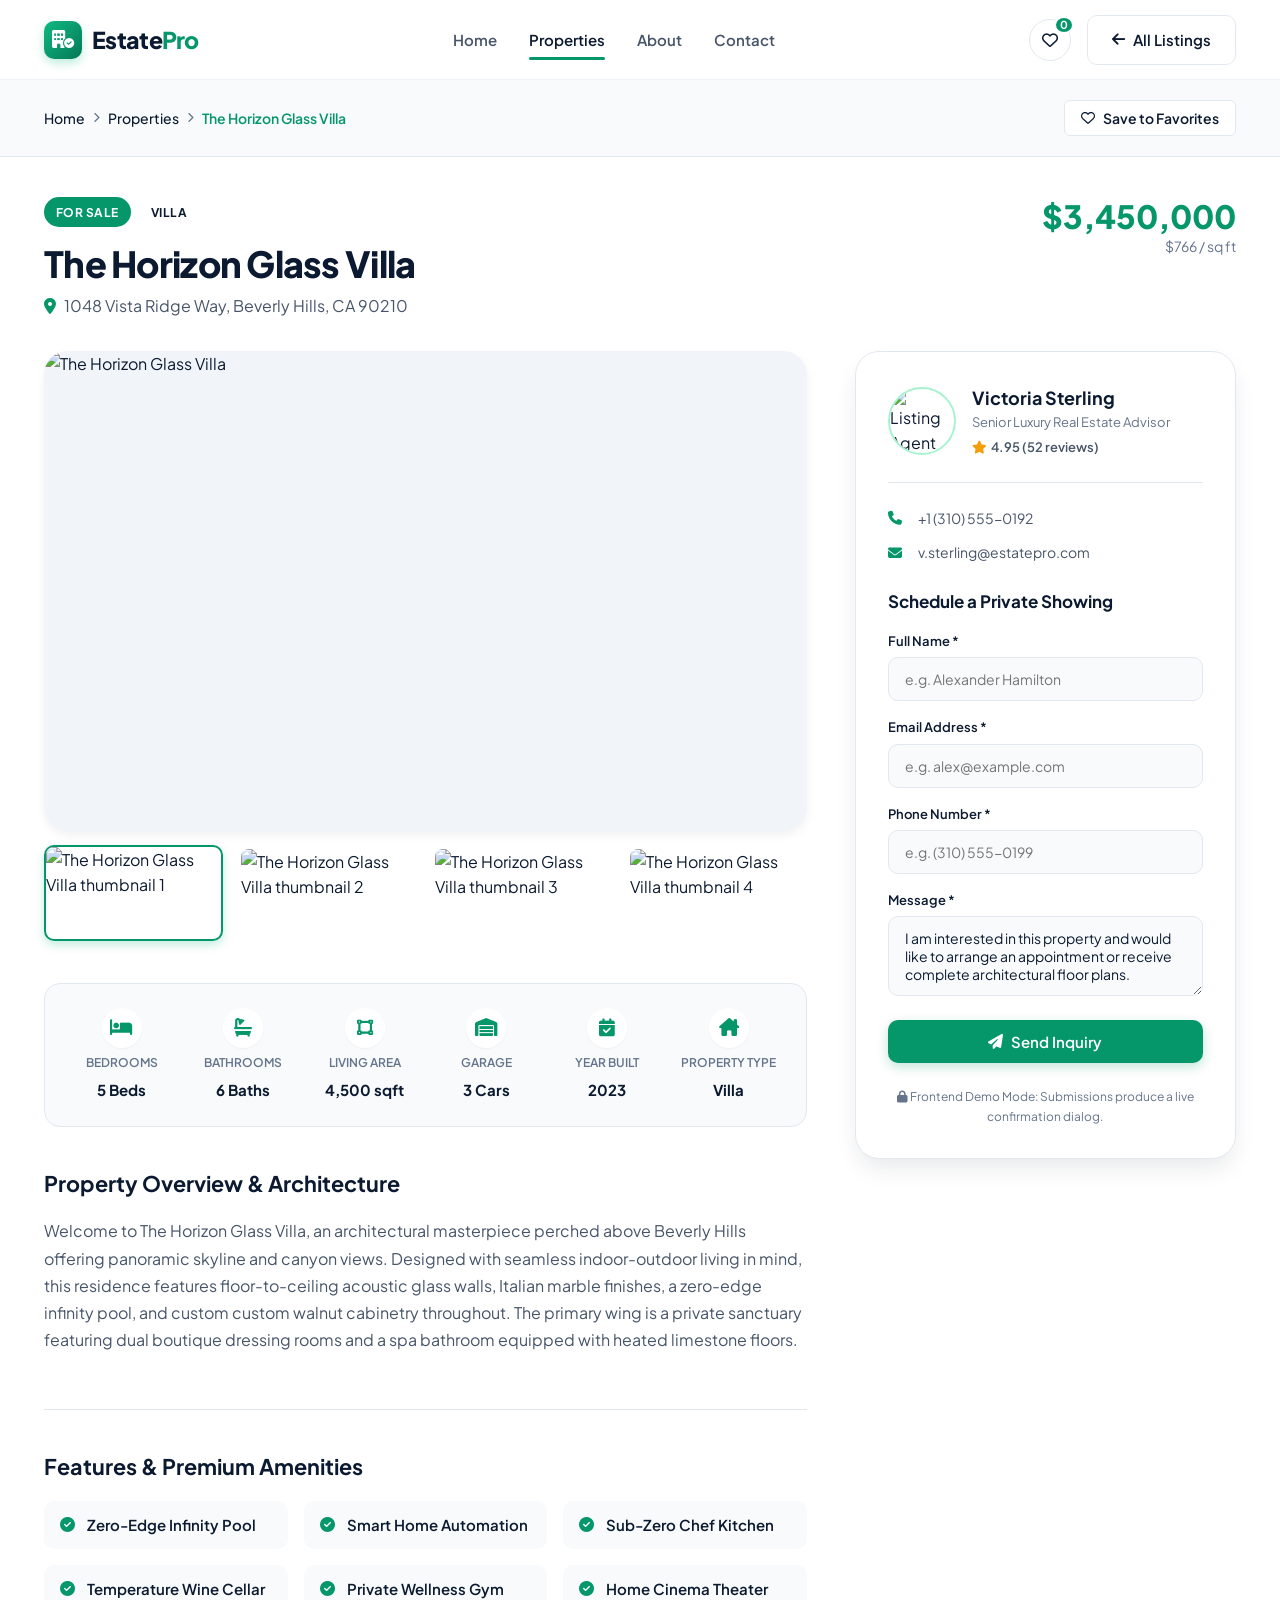
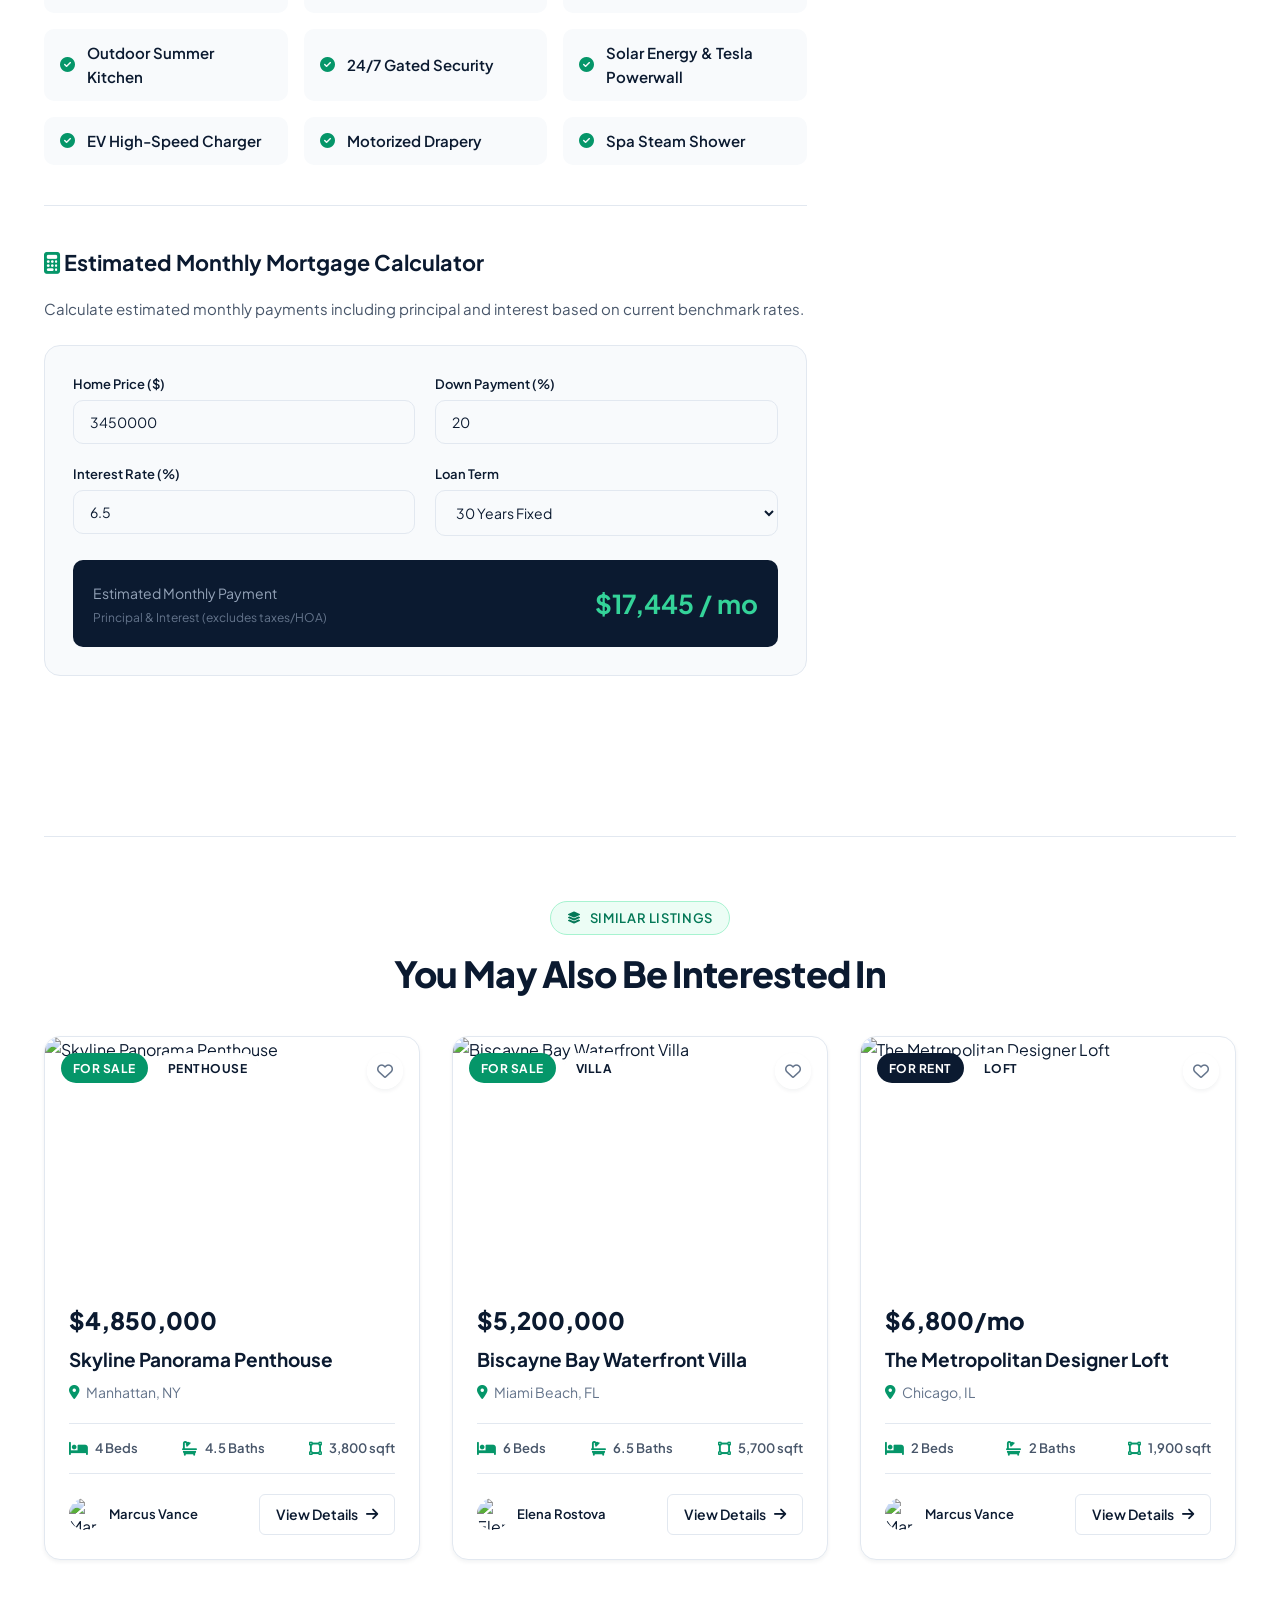
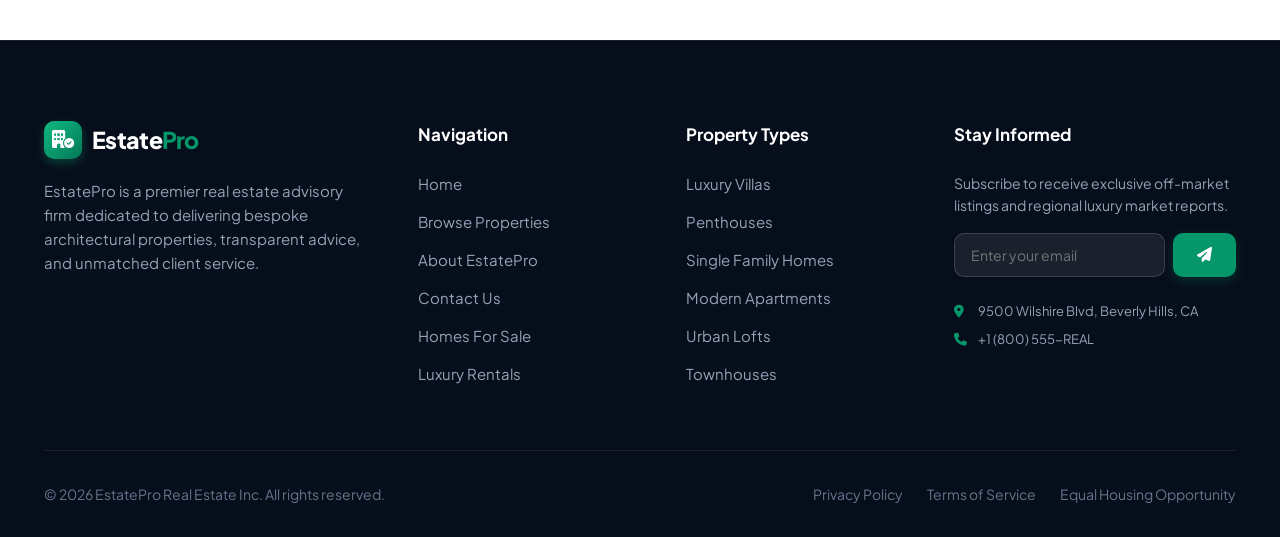
==== property-details.html @ 99e07c56 "first commit" ====
<!DOCTYPE html>
<html lang="en">
<head>
  <meta charset="UTF-8">
  <meta name="viewport" content="width=device-width, initial-scale=1.0">
  <title>Property Details — EstatePro Luxury Real Estate</title>
  <meta name="description" content="Explore property specifications, high-definition photo gallery, amenities, and schedule an exclusive private showing.">
  
  <!-- Google Fonts: Plus Jakarta Sans -->
  <link rel="preconnect" href="https://fonts.googleapis.com">
  <link rel="preconnect" href="https://fonts.gstatic.com" crossorigin>
  <link href="https://fonts.googleapis.com/css2?family=Plus+Jakarta+Sans:wght@400;500;600;700;800&display=swap" rel="stylesheet">
  
  <!-- Font Awesome 6 Icons -->
  <link rel="stylesheet" href="https://cdnjs.cloudflare.com/ajax/libs/font-awesome/6.5.1/css/all.min.css">
  
  <!-- Custom Stylesheet -->
  <link rel="stylesheet" href="assets/css/style.css">
</head>
<body>

  <!-- ================= HEADER & NAVBAR ================= -->
  <header class="header">
    <div class="container navbar">
      <a href="index.html" class="logo">
        <div class="logo-icon"><i class="fa-solid fa-building-circle-check"></i></div>
        <span>Estate<span class="logo-dot">Pro</span></span>
      </a>

      <nav class="nav-menu">
        <a href="index.html" class="nav-link">Home</a>
        <a href="properties.html" class="nav-link active">Properties</a>
        <a href="about.html" class="nav-link">About</a>
        <a href="contact.html" class="nav-link">Contact</a>
      </nav>

      <div class="nav-actions">
        <button type="button" class="btn-favorites" title="View Saved Properties">
          <i class="fa-regular fa-heart"></i>
          <span class="fav-badge" id="favCountBadge">0</span>
        </button>
        <a href="properties.html" class="btn btn-outline">
          <i class="fa-solid fa-arrow-left"></i> All Listings
        </a>
        <button type="button" class="mobile-toggle" id="mobileToggle" aria-label="Open mobile menu">
          <i class="fa-solid fa-bars-staggered"></i>
        </button>
      </div>
    </div>
  </header>

  <!-- Mobile Drawer Menu -->
  <div class="mobile-nav-backdrop" id="mobileBackdrop"></div>
  <aside class="mobile-nav" id="mobileNav">
    <div class="mobile-nav-header">
      <div class="logo">
        <div class="logo-icon"><i class="fa-solid fa-building-circle-check"></i></div>
        <span>Estate<span class="logo-dot">Pro</span></span>
      </div>
      <button type="button" class="mobile-nav-close" id="mobileNavClose" aria-label="Close menu">
        <i class="fa-solid fa-xmark"></i>
      </button>
    </div>
    <div class="mobile-nav-links">
      <a href="index.html" class="mobile-nav-link">Home <i class="fa-solid fa-chevron-right"></i></a>
      <a href="properties.html" class="mobile-nav-link active">Properties <i class="fa-solid fa-chevron-right"></i></a>
      <a href="about.html" class="mobile-nav-link">About Us <i class="fa-solid fa-chevron-right"></i></a>
      <a href="contact.html" class="mobile-nav-link">Contact <i class="fa-solid fa-chevron-right"></i></a>
      <a href="#" class="mobile-nav-link" id="mobileFavTrigger">Saved Properties (<span class="fav-badge" style="position:static; display:inline-flex;">0</span>) <i class="fa-solid fa-heart"></i></a>
    </div>
    <div style="margin-top: auto; padding-top: 1.5rem; border-top: 1px solid var(--border-light);">
      <a href="contact.html" class="btn btn-primary" style="width: 100%; justify-content: center;">
        Schedule a Private Tour
      </a>
    </div>
  </aside>

  <!-- Favorites Slide-Over Drawer -->
  <div class="mobile-nav-backdrop" id="drawerBackdrop"></div>
  <div class="favorites-drawer" id="favoritesDrawer">
    <div class="drawer-header">
      <h3><i class="fa-solid fa-heart" style="color: var(--accent-primary);"></i> Saved Properties</h3>
      <button type="button" class="drawer-close" id="drawerClose" aria-label="Close saved properties">
        <i class="fa-solid fa-xmark"></i>
      </button>
    </div>
    <div class="drawer-body" id="favDrawerBody">
      <!-- Populated via JS -->
    </div>
  </div>

  <main id="propertyDetailsContainer">
    <!-- ================= BREADCRUMBS & TOP BAR ================= -->
    <div style="background-color: var(--bg-secondary); padding: 1.25rem 0; border-bottom: 1px solid var(--border-light);">
      <div class="container" style="display: flex; align-items: center; justify-content: space-between; flex-wrap: wrap; gap: 1rem;">
        <div class="breadcrumbs" style="margin-bottom: 0;">
          <a href="index.html">Home</a>
          <i class="fa-solid fa-chevron-right" style="font-size: 0.65rem;"></i>
          <a href="properties.html">Properties</a>
          <i class="fa-solid fa-chevron-right" style="font-size: 0.65rem;"></i>
          <span id="detailsBreadcrumbCurrent">Loading Property Details...</span>
        </div>
        <div style="display: flex; gap: 0.75rem;">
          <button type="button" class="btn btn-outline btn-sm" id="detailsFavBtn" title="Save this property">
            <i class="fa-regular fa-heart"></i> Save to Favorites
          </button>
        </div>
      </div>
    </div>

    <!-- ================= MAIN PROPERTY CONTENT ================= -->
    <section class="section" style="padding-top: 2.5rem;">
      <div class="container">
        
        <!-- Header Info (Title, Location, Price) -->
        <div class="details-header">
          <div class="details-title-row">
            <div>
              <div style="display: flex; gap: 0.5rem; margin-bottom: 0.5rem;">
                <span class="badge badge-sale" id="detailsStatusBadge">For Sale</span>
                <span class="badge badge-type" id="detailsTypeBadge">Villa</span>
              </div>
              <h1 class="details-title" id="detailsTitle">Modern Luxury Villa</h1>
              <div class="details-address" id="detailsAddress">
                <i class="fa-solid fa-location-dot"></i> <span>Beverly Hills, CA</span>
              </div>
            </div>
            <div class="details-price-box">
              <div class="details-price" id="detailsPrice">$3,450,000</div>
              <div class="details-price-sqft" id="detailsPriceSqft">$766 / sq ft</div>
            </div>
          </div>
        </div>

        <!-- 2-Column Layout: Main Details vs Agent Sidebar -->
        <div class="details-layout">
          <!-- Left Column -->
          <div class="details-main-content">
            
            <!-- Large Image Gallery with Clickable Thumbnails -->
            <div class="gallery-container">
              <div class="main-image-wrapper">
                <img src="https://images.unsplash.com/photo-1600596542815-ffad4c1539a9?auto=format&fit=crop&w=1200&q=80" alt="Main Property View" id="mainGalleryImg" class="main-gallery-image">
              </div>
              <div class="gallery-thumbnails" id="galleryThumbs">
                <!-- Clickable thumbnails populated dynamically via JS -->
              </div>
            </div>

            <!-- Key Specifications Overview Bar -->
            <div class="overview-grid">
              <div class="overview-item">
                <div class="overview-icon"><i class="fa-solid fa-bed"></i></div>
                <span>Bedrooms</span>
                <strong id="specBeds">5 Beds</strong>
              </div>
              <div class="overview-item">
                <div class="overview-icon"><i class="fa-solid fa-bath"></i></div>
                <span>Bathrooms</span>
                <strong id="specBaths">6 Baths</strong>
              </div>
              <div class="overview-item">
                <div class="overview-icon"><i class="fa-solid fa-vector-square"></i></div>
                <span>Living Area</span>
                <strong id="specArea">4,500 sqft</strong>
              </div>
              <div class="overview-item">
                <div class="overview-icon"><i class="fa-solid fa-warehouse"></i></div>
                <span>Garage</span>
                <strong id="specGarage">3 Cars</strong>
              </div>
              <div class="overview-item">
                <div class="overview-icon"><i class="fa-solid fa-calendar-check"></i></div>
                <span>Year Built</span>
                <strong id="specYear">2023</strong>
              </div>
              <div class="overview-item">
                <div class="overview-icon"><i class="fa-solid fa-house-chimney"></i></div>
                <span>Property Type</span>
                <strong id="specType">Villa</strong>
              </div>
            </div>

            <!-- Property Description -->
            <div class="details-section">
              <h2 class="details-section-title">Property Overview & Architecture</h2>
              <p class="details-description-text" id="detailsDescription">
                A pristine contemporary residence created for those who cherish architectural elegance and effortless California indoor-outdoor living. Featuring custom Italian finishes, soaring ceilings, acoustic glass walls, and a master suite retreat.
              </p>
            </div>

            <!-- Amenities & Features Checklist -->
            <div class="details-section">
              <h2 class="details-section-title">Features & Premium Amenities</h2>
              <div class="amenities-grid" id="detailsAmenities">
                <!-- Populated via JS -->
              </div>
            </div>

            <!-- Interactive Mortgage Calculator Widget -->
            <div class="details-section" style="border-bottom: none;">
              <h2 class="details-section-title">
                <i class="fa-solid fa-calculator" style="color: var(--accent-primary);"></i> Estimated Monthly Mortgage Calculator
              </h2>
              <p style="color: var(--text-secondary); font-size: 0.9375rem; margin-bottom: 1.25rem;">
                Calculate estimated monthly payments including principal and interest based on current benchmark rates.
              </p>
              
              <div class="calc-card">
                <div class="calc-grid">
                  <div class="form-group">
                    <label for="calcHomePrice">Home Price ($)</label>
                    <input type="number" id="calcHomePrice" class="form-input" value="3450000" step="10000">
                  </div>
                  <div class="form-group">
                    <label for="calcDownPayment">Down Payment (%)</label>
                    <input type="number" id="calcDownPayment" class="form-input" value="20" min="0" max="100">
                  </div>
                  <div class="form-group">
                    <label for="calcInterestRate">Interest Rate (%)</label>
                    <input type="number" id="calcInterestRate" class="form-input" value="6.5" step="0.1">
                  </div>
                  <div class="form-group">
                    <label for="calcLoanTerm">Loan Term</label>
                    <select id="calcLoanTerm" class="form-input">
                      <option value="30">30 Years Fixed</option>
                      <option value="15">15 Years Fixed</option>
                      <option value="20">20 Years Fixed</option>
                    </select>
                  </div>
                </div>

                <div class="calc-result-box">
                  <div>
                    <span>Estimated Monthly Payment</span>
                    <p style="font-size: 0.75rem; color: #64748b; margin-top: 2px;">Principal & Interest (excludes taxes/HOA)</p>
                  </div>
                  <strong id="calcMonthlyPayment">$17,445 / mo</strong>
                </div>
              </div>
            </div>

          </div>

          <!-- Right Column: Sticky Agent Card & Contact Form -->
          <aside class="details-sidebar">
            <div class="agent-card">
              <!-- Agent Profile Meta -->
              <div class="agent-profile">
                <img src="https://images.unsplash.com/photo-1573496359142-b8d87734a5a2?auto=format&fit=crop&w=400&q=80" alt="Listing Agent" id="agentAvatar" class="agent-avatar">
                <div class="agent-meta">
                  <h4 id="agentName">Victoria Sterling</h4>
                  <p id="agentRole">Senior Luxury Real Estate Advisor</p>
                  <div class="agent-rating" id="agentRating">
                    <i class="fa-solid fa-star"></i> <span>4.95 (52 reviews)</span>
                  </div>
                </div>
              </div>

              <!-- Direct Contact Methods -->
              <div class="agent-contact-methods">
                <div class="contact-method-item">
                  <i class="fa-solid fa-phone"></i>
                  <a href="tel:+13105550192" id="agentPhone">+1 (310) 555-0192</a>
                </div>
                <div class="contact-method-item">
                  <i class="fa-solid fa-envelope"></i>
                  <a href="mailto:v.sterling@estatepro.com" id="agentEmail">v.sterling@estatepro.com</a>
                </div>
              </div>

              <!-- Contact Agent Form -->
              <h4 style="font-size: 1.0625rem; font-weight: 700; color: var(--navy-900); margin-bottom: 1rem;">
                Schedule a Private Showing
              </h4>

              <form id="contactAgentForm" class="agent-form" novalidate>
                <!-- Client Name -->
                <div class="form-group">
                  <label for="agentClientName">Full Name *</label>
                  <input type="text" id="agentClientName" class="form-input" placeholder="e.g. Alexander Hamilton">
                  <span class="error-message" id="nameError">Please enter your full name (at least 2 characters).</span>
                </div>

                <!-- Client Email -->
                <div class="form-group">
                  <label for="agentClientEmail">Email Address *</label>
                  <input type="email" id="agentClientEmail" class="form-input" placeholder="e.g. alex@example.com">
                  <span class="error-message" id="emailError">Please enter a valid email address.</span>
                </div>

                <!-- Client Phone -->
                <div class="form-group">
                  <label for="agentClientPhone">Phone Number *</label>
                  <input type="tel" id="agentClientPhone" class="form-input" placeholder="e.g. (310) 555-0199">
                  <span class="error-message" id="phoneError">Please enter a valid phone number.</span>
                </div>

                <!-- Message -->
                <div class="form-group">
                  <label for="agentClientMessage">Message *</label>
                  <textarea id="agentClientMessage" class="form-textarea" rows="3" placeholder="I would like to schedule a private viewing of this property...">I am interested in this property and would like to arrange an appointment or receive complete architectural floor plans.</textarea>
                  <span class="error-message" id="messageError">Please provide a message with at least 6 characters.</span>
                </div>

                <button type="submit" class="btn btn-primary" style="width: 100%; margin-top: 0.5rem;">
                  <i class="fa-solid fa-paper-plane"></i> Send Inquiry
                </button>

                <p style="font-size: 0.75rem; color: var(--text-muted); text-align: center; margin-top: 0.5rem;">
                  <i class="fa-solid fa-lock"></i> Frontend Demo Mode: Submissions produce a live confirmation dialog.
                </p>
              </form>
            </div>
          </aside>
        </div>

        <!-- ================= SIMILAR PROPERTIES SECTION ================= -->
        <div style="margin-top: 5rem; padding-top: 4rem; border-top: 1px solid var(--border-light);">
          <div class="section-header" style="margin-bottom: 2.5rem;">
            <div class="section-badge"><i class="fa-solid fa-layer-group"></i> Similar Listings</div>
            <h2 class="section-title">You May Also Be Interested In</h2>
          </div>
          <div class="properties-grid" id="similarPropertiesGrid">
            <!-- Populated via JS -->
          </div>
        </div>

      </div>
    </section>
  </main>

  <!-- ================= FOOTER ================= -->
  <footer class="footer">
    <div class="container">
      <div class="footer-grid">
        <div class="footer-brand">
          <a href="index.html" class="logo">
            <div class="logo-icon"><i class="fa-solid fa-building-circle-check"></i></div>
            <span>Estate<span class="logo-dot">Pro</span></span>
          </a>
          <p class="footer-bio">
            EstatePro is a premier real estate advisory firm dedicated to delivering bespoke architectural properties, transparent advice, and unmatched client service.
          </p>
        </div>

        <div class="footer-col">
          <h4>Navigation</h4>
          <div class="footer-links">
            <a href="index.html">Home</a>
            <a href="properties.html">Browse Properties</a>
            <a href="about.html">About EstatePro</a>
            <a href="contact.html">Contact Us</a>
            <a href="properties.html?status=For+Sale">Homes For Sale</a>
            <a href="properties.html?status=For+Rent">Luxury Rentals</a>
          </div>
        </div>

        <div class="footer-col">
          <h4>Property Types</h4>
          <div class="footer-links">
            <a href="properties.html?type=Villa">Luxury Villas</a>
            <a href="properties.html?type=Penthouse">Penthouses</a>
            <a href="properties.html?type=House">Single Family Homes</a>
            <a href="properties.html?type=Apartment">Modern Apartments</a>
            <a href="properties.html?type=Loft">Urban Lofts</a>
            <a href="properties.html?type=Townhouse">Townhouses</a>
          </div>
        </div>

        <div class="footer-col">
          <h4>Stay Informed</h4>
          <p class="newsletter-text">Subscribe to receive exclusive off-market listings and regional luxury market reports.</p>
          <form class="newsletter-form">
            <input type="email" placeholder="Enter your email" class="newsletter-input" required>
            <button type="submit" class="btn btn-primary" aria-label="Subscribe">
              <i class="fa-solid fa-paper-plane"></i>
            </button>
          </form>
          <div style="margin-top: 1.5rem; font-size: 0.8125rem; color: #94a3b8; display: flex; flex-direction: column; gap: 0.5rem;">
            <a href="contact.html" style="color: inherit; display: flex; align-items: center; gap: 0.5rem;">
              <i class="fa-solid fa-location-dot" style="color: var(--accent-primary); width: 16px;"></i>
              <span>9500 Wilshire Blvd, Beverly Hills, CA</span>
            </a>
            <a href="tel:+18005557325" style="color: inherit; display: flex; align-items: center; gap: 0.5rem;">
              <i class="fa-solid fa-phone" style="color: var(--accent-primary); width: 16px;"></i>
              <span>+1 (800) 555-REAL</span>
            </a>
          </div>
        </div>
      </div>

      <div class="footer-bottom">
        <p>&copy; 2026 EstatePro Real Estate Inc. All rights reserved.</p>
        <div style="display: flex; gap: 1.5rem;">
          <a href="privacy-policy.html" style="color: inherit;">Privacy Policy</a>
          <a href="terms-of-service.html" style="color: inherit;">Terms of Service</a>
          <a href="terms-of-service.html#equal-housing" style="color: inherit;">Equal Housing Opportunity</a>
        </div>
      </div>
    </div>
  </footer>

  <!-- Main JavaScript File -->
  <script src="assets/js/main.js"></script>
</body>
</html>
---- assets/css/style.css ----
/* ==========================================================================
   EstatePro - Modern Real Estate Website Stylesheet
   Color Palette: White background, Dark Navy text, Tasteful Green accents
   ========================================================================== */

/* --- CSS Variables & Design Tokens --- */
:root {
  /* Colors */
  --bg-primary: #ffffff;
  --bg-secondary: #f8fafc;
  --bg-tertiary: #f1f5f9;
  --bg-card: #ffffff;
  
  --navy-950: #070e1b;
  --navy-900: #0b1a30;
  --navy-800: #102444;
  --navy-700: #1e3a5f;
  --navy-600: #334155;
  --text-primary: #0b1a30;
  --text-secondary: #475569;
  --text-muted: #64748b;
  --text-light: #94a3b8;
  
  /* Tasteful Green Accent System */
  --emerald-600: #059669;
  --emerald-500: #10b981;
  --emerald-700: #047857;
  --emerald-800: #065f46;
  --emerald-50: #ecfdf5;
  --emerald-100: #d1fae5;
  --emerald-200: #a7f3d0;
  
  --accent-primary: var(--emerald-600);
  --accent-hover: var(--emerald-700);
  --accent-light: var(--emerald-50);
  --accent-border: var(--emerald-200);

  /* Borders & Shadows */
  --border-light: #e2e8f0;
  --border-subtle: #edf2f7;
  --border-focus: #10b981;
  
  --shadow-xs: 0 1px 2px 0 rgba(11, 26, 48, 0.04);
  --shadow-sm: 0 2px 4px 0 rgba(11, 26, 48, 0.06);
  --shadow-md: 0 4px 12px -2px rgba(11, 26, 48, 0.08);
  --shadow-lg: 0 12px 24px -4px rgba(11, 26, 48, 0.1);
  --shadow-xl: 0 20px 32px -6px rgba(11, 26, 48, 0.12);
  --shadow-hover: 0 16px 32px -4px rgba(5, 150, 105, 0.15);

  /* Typography */
  --font-main: 'Plus Jakarta Sans', system-ui, -apple-system, BlinkMacSystemFont, 'Segoe UI', Roboto, sans-serif;
  
  /* Border Radii */
  --radius-sm: 6px;
  --radius-md: 10px;
  --radius-lg: 16px;
  --radius-xl: 24px;
  --radius-full: 9999px;

  /* Transitions */
  --transition-fast: 150ms ease;
  --transition-normal: 250ms ease;
  --transition-slow: 400ms cubic-bezier(0.16, 1, 0.3, 1);
  
  /* Layout */
  --container-max: 1240px;
  --header-height: 80px;
}

/* --- Global Reset & Base Styles --- */
*, *::before, *::after {
  box-sizing: border-box;
  margin: 0;
  padding: 0;
}

html {
  font-size: 16px;
  scroll-behavior: smooth;
  -webkit-font-smoothing: antialiased;
  -moz-osx-font-smoothing: grayscale;
}

body {
  font-family: var(--font-main);
  background-color: var(--bg-primary);
  color: var(--text-primary);
  line-height: 1.6;
  min-height: 100vh;
  display: flex;
  flex-direction: column;
  overflow-x: hidden;
}

img {
  max-width: 100%;
  height: auto;
  display: block;
}

a {
  color: inherit;
  text-decoration: none;
  transition: color var(--transition-fast);
}

button, input, select, textarea {
  font-family: inherit;
  font-size: inherit;
  color: inherit;
  outline: none;
  border: none;
}

button {
  cursor: pointer;
  background: none;
}

ul, ol {
  list-style: none;
}

/* --- Container & Layout Utilities --- */
.container {
  width: 100%;
  max-width: var(--container-max);
  margin-left: auto;
  margin-right: auto;
  padding-left: 1.5rem;
  padding-right: 1.5rem;
}

.section {
  padding: 5rem 0;
}

.section-secondary {
  background-color: var(--bg-secondary);
}

.section-navy {
  background-color: var(--navy-900);
  color: #ffffff;
}

.section-header {
  text-align: center;
  max-width: 680px;
  margin: 0 auto 3.5rem;
}

.section-badge {
  display: inline-flex;
  align-items: center;
  gap: 0.5rem;
  padding: 0.35rem 1rem;
  background-color: var(--emerald-50);
  color: var(--emerald-700);
  font-weight: 600;
  font-size: 0.8125rem;
  border-radius: var(--radius-full);
  border: 1px solid var(--accent-border);
  margin-bottom: 1rem;
  text-transform: uppercase;
  letter-spacing: 0.05em;
}

.section-badge i {
  font-size: 0.75rem;
}

.section-badge.badge-navy {
  background-color: rgba(255, 255, 255, 0.1);
  color: #a7f3d0;
  border-color: rgba(167, 243, 208, 0.2);
}

.section-title {
  font-size: 2.25rem;
  font-weight: 800;
  color: var(--navy-900);
  line-height: 1.25;
  margin-bottom: 1rem;
  letter-spacing: -0.02em;
}

.section-navy .section-title {
  color: #ffffff;
}

.section-subtitle {
  font-size: 1.0625rem;
  color: var(--text-secondary);
  line-height: 1.6;
}

.section-navy .section-subtitle {
  color: #94a3b8;
}

/* --- Button Components --- */
.btn {
  display: inline-flex;
  align-items: center;
  justify-content: center;
  gap: 0.5rem;
  font-weight: 600;
  padding: 0.75rem 1.5rem;
  border-radius: var(--radius-md);
  transition: all var(--transition-normal);
  font-size: 0.9375rem;
  white-space: nowrap;
}

.btn-primary {
  background-color: var(--accent-primary);
  color: #ffffff;
  box-shadow: 0 4px 12px rgba(5, 150, 105, 0.25);
}

.btn-primary:hover {
  background-color: var(--accent-hover);
  box-shadow: 0 6px 18px rgba(5, 150, 105, 0.35);
  transform: translateY(-2px);
}

.btn-secondary {
  background-color: var(--navy-900);
  color: #ffffff;
}

.btn-secondary:hover {
  background-color: var(--navy-800);
  transform: translateY(-2px);
}

.btn-outline {
  border: 1.5px solid var(--border-light);
  background-color: #ffffff;
  color: var(--navy-900);
}

.btn-outline:hover {
  border-color: var(--accent-primary);
  color: var(--accent-primary);
  background-color: var(--emerald-50);
}

.btn-outline-white {
  border: 1.5px solid rgba(255, 255, 255, 0.3);
  background-color: transparent;
  color: #ffffff;
}

.btn-outline-white:hover {
  background-color: #ffffff;
  color: var(--navy-900);
  border-color: #ffffff;
}

.btn-sm {
  padding: 0.5rem 1rem;
  font-size: 0.875rem;
  border-radius: var(--radius-sm);
}

.btn-lg {
  padding: 0.95rem 2rem;
  font-size: 1.0625rem;
  border-radius: var(--radius-md);
}

.btn-icon {
  width: 42px;
  height: 42px;
  padding: 0;
  border-radius: 50%;
  display: inline-flex;
  align-items: center;
  justify-content: center;
}

/* --- Header & Navigation --- */
.header {
  position: sticky;
  top: 0;
  left: 0;
  width: 100%;
  background-color: rgba(255, 255, 255, 0.95);
  backdrop-filter: blur(12px);
  -webkit-backdrop-filter: blur(12px);
  z-index: 1000;
  border-bottom: 1px solid var(--border-subtle);
  transition: all var(--transition-normal);
  height: var(--header-height);
  display: flex;
  align-items: center;
}

.header.scrolled {
  box-shadow: var(--shadow-sm);
  background-color: rgba(255, 255, 255, 0.98);
}

.navbar {
  display: flex;
  align-items: center;
  justify-content: space-between;
  width: 100%;
}

.logo {
  display: flex;
  align-items: center;
  gap: 0.625rem;
  font-weight: 800;
  font-size: 1.45rem;
  color: var(--navy-900);
  letter-spacing: -0.03em;
}

.logo-icon {
  width: 38px;
  height: 38px;
  background: linear-gradient(135deg, var(--emerald-500), var(--emerald-700));
  border-radius: var(--radius-md);
  display: flex;
  align-items: center;
  justify-content: center;
  color: #ffffff;
  font-size: 1.125rem;
  box-shadow: 0 4px 10px rgba(16, 185, 129, 0.28);
}

.logo-dot {
  color: var(--accent-primary);
}

.nav-menu {
  display: flex;
  align-items: center;
  gap: 2rem;
}

.nav-link {
  font-weight: 600;
  font-size: 0.9375rem;
  color: var(--text-secondary);
  position: relative;
  padding: 0.5rem 0;
}

.nav-link:hover,
.nav-link.active {
  color: var(--navy-900);
}

.nav-link.active::after {
  content: '';
  position: absolute;
  bottom: 0;
  left: 0;
  width: 100%;
  height: 2.5px;
  background-color: var(--accent-primary);
  border-radius: 2px;
}

.nav-actions {
  display: flex;
  align-items: center;
  gap: 1rem;
}

.btn-favorites {
  position: relative;
  width: 42px;
  height: 42px;
  border-radius: 50%;
  border: 1px solid var(--border-light);
  display: flex;
  align-items: center;
  justify-content: center;
  color: var(--navy-900);
  background-color: #ffffff;
  transition: all var(--transition-fast);
}

.btn-favorites:hover {
  border-color: var(--accent-primary);
  color: var(--accent-primary);
  background-color: var(--emerald-50);
}

.fav-badge {
  position: absolute;
  top: -4px;
  right: -4px;
  background-color: var(--accent-primary);
  color: #ffffff;
  font-size: 0.6875rem;
  font-weight: 700;
  min-width: 18px;
  height: 18px;
  border-radius: 50%;
  display: flex;
  align-items: center;
  justify-content: center;
  padding: 0 4px;
  border: 2px solid #ffffff;
}

.mobile-toggle {
  display: none;
  font-size: 1.35rem;
  color: var(--navy-900);
  padding: 0.5rem;
  cursor: pointer;
}

/* Mobile Drawer */
.mobile-nav {
  position: fixed;
  top: 0;
  right: -100%;
  width: 82%;
  max-width: 360px;
  height: 100vh;
  background-color: #ffffff;
  z-index: 2000;
  box-shadow: var(--shadow-xl);
  display: flex;
  flex-direction: column;
  padding: 2rem 1.75rem;
  transition: right var(--transition-slow);
}

.mobile-nav.open {
  right: 0;
}

.mobile-nav-backdrop {
  position: fixed;
  inset: 0;
  background-color: rgba(11, 26, 48, 0.45);
  backdrop-filter: blur(4px);
  z-index: 1999;
  opacity: 0;
  visibility: hidden;
  transition: all var(--transition-normal);
}

.mobile-nav-backdrop.open {
  opacity: 1;
  visibility: visible;
}

.mobile-nav-header {
  display: flex;
  align-items: center;
  justify-content: space-between;
  margin-bottom: 2rem;
  padding-bottom: 1rem;
  border-bottom: 1px solid var(--border-light);
}

.mobile-nav-close {
  font-size: 1.5rem;
  color: var(--text-muted);
  cursor: pointer;
}

.mobile-nav-links {
  display: flex;
  flex-direction: column;
  gap: 1.25rem;
  margin-bottom: 2rem;
}

.mobile-nav-link {
  font-size: 1.0625rem;
  font-weight: 600;
  color: var(--navy-900);
  display: flex;
  align-items: center;
  justify-content: space-between;
}

.mobile-nav-link.active {
  color: var(--accent-primary);
}

/* --- Hero Section (Home) --- */
.hero {
  position: relative;
  background: linear-gradient(180deg, #f8fafc 0%, #ffffff 100%);
  padding: 4.5rem 0 5.5rem;
  overflow: hidden;
}

.hero::before {
  content: '';
  position: absolute;
  top: -120px;
  right: -120px;
  width: 500px;
  height: 500px;
  background: radial-gradient(circle, rgba(16, 185, 129, 0.08) 0%, rgba(255, 255, 255, 0) 70%);
  border-radius: 50%;
  pointer-events: none;
}

.hero-grid {
  display: grid;
  grid-template-columns: 1fr 1fr;
  align-items: center;
  gap: 3.5rem;
}

.hero-content {
  max-width: 580px;
}

.hero-tag {
  display: inline-flex;
  align-items: center;
  gap: 0.5rem;
  padding: 0.35rem 0.85rem;
  background-color: var(--emerald-50);
  border: 1px solid var(--accent-border);
  color: var(--emerald-700);
  border-radius: var(--radius-full);
  font-size: 0.8125rem;
  font-weight: 600;
  margin-bottom: 1.25rem;
}

.hero-title {
  font-size: 3.5rem;
  font-weight: 800;
  line-height: 1.12;
  color: var(--navy-900);
  letter-spacing: -0.03em;
  margin-bottom: 1.25rem;
}

.hero-title span {
  color: var(--accent-primary);
}

.hero-description {
  font-size: 1.125rem;
  color: var(--text-secondary);
  line-height: 1.65;
  margin-bottom: 2rem;
}

/* Hero Media Showcase */
.hero-visual {
  position: relative;
}

.hero-image-wrapper {
  position: relative;
  border-radius: var(--radius-xl);
  overflow: hidden;
  box-shadow: var(--shadow-xl);
}

.hero-image-wrapper img {
  width: 100%;
  height: 480px;
  object-fit: cover;
  transition: transform 0.6s ease;
}

.hero-image-wrapper:hover img {
  transform: scale(1.02);
}

/* Floating Stats Cards */
.hero-floating-card {
  position: absolute;
  background-color: #ffffff;
  padding: 1rem 1.25rem;
  border-radius: var(--radius-lg);
  box-shadow: var(--shadow-lg);
  display: flex;
  align-items: center;
  gap: 0.875rem;
  border: 1px solid rgba(226, 232, 240, 0.8);
  animation: float 4s ease-in-out infinite;
}

.hero-floating-card.card-bottom {
  bottom: -20px;
  left: -20px;
  animation-delay: 1.5s;
}

.hero-floating-card.card-top {
  top: 30px;
  right: -20px;
}

@keyframes float {
  0%, 100% { transform: translateY(0); }
  50% { transform: translateY(-8px); }
}

.floating-icon {
  width: 44px;
  height: 44px;
  border-radius: var(--radius-md);
  background-color: var(--emerald-50);
  color: var(--accent-primary);
  display: flex;
  align-items: center;
  justify-content: center;
  font-size: 1.25rem;
}

.floating-text h4 {
  font-size: 1rem;
  font-weight: 700;
  color: var(--navy-900);
}

.floating-text p {
  font-size: 0.75rem;
  color: var(--text-muted);
}

/* --- Search Bar Component --- */
.hero-search-container {
  margin-top: 2rem;
  background: #ffffff;
  padding: 1.25rem;
  border-radius: var(--radius-lg);
  box-shadow: var(--shadow-xl);
  border: 1px solid var(--border-light);
  position: relative;
  z-index: 10;
}

.search-tabs {
  display: flex;
  gap: 0.5rem;
  margin-bottom: 1.25rem;
  border-bottom: 1px solid var(--border-light);
  padding-bottom: 0.75rem;
}

.search-tab-btn {
  padding: 0.4rem 1.1rem;
  font-size: 0.875rem;
  font-weight: 600;
  border-radius: var(--radius-full);
  color: var(--text-secondary);
  transition: all var(--transition-fast);
}

.search-tab-btn.active {
  background-color: var(--accent-primary);
  color: #ffffff;
}

.search-form {
  display: grid;
  grid-template-columns: 1.2fr 1fr 1fr 1fr auto;
  gap: 1rem;
  align-items: center;
}

.search-field {
  display: flex;
  flex-direction: column;
  gap: 0.35rem;
  border-right: 1px solid var(--border-light);
  padding-right: 0.75rem;
}

.search-field:last-of-type {
  border-right: none;
}

.search-label {
  font-size: 0.75rem;
  font-weight: 700;
  text-transform: uppercase;
  color: var(--navy-900);
  letter-spacing: 0.05em;
  display: flex;
  align-items: center;
  gap: 0.35rem;
}

.search-label i {
  color: var(--accent-primary);
}

.search-input,
.search-select {
  width: 100%;
  font-size: 0.875rem;
  font-weight: 500;
  color: var(--navy-900);
  background: transparent;
  cursor: pointer;
}

.search-input::placeholder {
  color: var(--text-muted);
}

.search-btn {
  height: 48px;
  padding: 0 1.5rem;
  border-radius: var(--radius-md);
  background-color: var(--accent-primary);
  color: #ffffff;
  font-weight: 600;
  display: flex;
  align-items: center;
  gap: 0.5rem;
  transition: all var(--transition-normal);
}

.search-btn:hover {
  background-color: var(--accent-hover);
  transform: translateY(-2px);
}

/* --- Stats Bar --- */
.stats-bar {
  background-color: var(--navy-900);
  color: #ffffff;
  padding: 2.5rem 0;
}

.stats-grid {
  display: grid;
  grid-template-columns: repeat(4, 1fr);
  gap: 2rem;
  text-align: center;
}

.stat-item h3 {
  font-size: 2.25rem;
  font-weight: 800;
  color: #ffffff;
  letter-spacing: -0.02em;
  margin-bottom: 0.25rem;
}

.stat-item h3 span {
  color: var(--emerald-400, #34d399);
}

.stat-item p {
  font-size: 0.875rem;
  color: #94a3b8;
  font-weight: 500;
}

/* --- Property Card Component --- */
.properties-grid {
  display: grid;
  grid-template-columns: repeat(3, 1fr);
  gap: 2rem;
}

.property-card {
  background-color: #ffffff;
  border-radius: var(--radius-lg);
  overflow: hidden;
  border: 1px solid var(--border-light);
  box-shadow: var(--shadow-sm);
  transition: all var(--transition-normal);
  display: flex;
  flex-direction: column;
  position: relative;
}

.property-card:hover {
  transform: translateY(-6px);
  box-shadow: var(--shadow-xl);
  border-color: rgba(16, 185, 129, 0.3);
}

.property-media {
  position: relative;
  height: 240px;
  overflow: hidden;
}

.property-image {
  width: 100%;
  height: 100%;
  object-fit: cover;
  transition: transform 0.5s ease;
}

.property-card:hover .property-image {
  transform: scale(1.05);
}

.property-badges {
  position: absolute;
  top: 1rem;
  left: 1rem;
  display: flex;
  gap: 0.5rem;
  z-index: 2;
}

.badge {
  padding: 0.35rem 0.75rem;
  border-radius: var(--radius-full);
  font-size: 0.75rem;
  font-weight: 700;
  text-transform: uppercase;
  letter-spacing: 0.04em;
}

.badge-sale {
  background-color: var(--accent-primary);
  color: #ffffff;
}

.badge-rent {
  background-color: var(--navy-900);
  color: #ffffff;
}

.badge-type {
  background-color: rgba(255, 255, 255, 0.95);
  backdrop-filter: blur(4px);
  color: var(--navy-900);
}

.btn-card-fav {
  position: absolute;
  top: 1rem;
  right: 1rem;
  width: 36px;
  height: 36px;
  border-radius: 50%;
  background-color: rgba(255, 255, 255, 0.9);
  backdrop-filter: blur(4px);
  display: flex;
  align-items: center;
  justify-content: center;
  color: var(--text-muted);
  transition: all var(--transition-fast);
  z-index: 2;
  box-shadow: var(--shadow-sm);
}

.btn-card-fav:hover,
.btn-card-fav.active {
  color: #e11d48;
  background-color: #ffffff;
  transform: scale(1.1);
}

.btn-card-fav.active i {
  font-weight: 900;
}

.property-content {
  padding: 1.5rem;
  display: flex;
  flex-direction: column;
  flex-grow: 1;
}

.property-price {
  font-size: 1.5rem;
  font-weight: 800;
  color: var(--navy-900);
  margin-bottom: 0.5rem;
  display: flex;
  align-items: baseline;
  gap: 0.25rem;
}

.property-price .price-period {
  font-size: 0.875rem;
  font-weight: 500;
  color: var(--text-muted);
}

.property-title {
  font-size: 1.1875rem;
  font-weight: 700;
  color: var(--navy-900);
  line-height: 1.35;
  margin-bottom: 0.5rem;
  display: -webkit-box;
  -webkit-line-clamp: 1;
  -webkit-box-orient: vertical;
  overflow: hidden;
}

.property-title a:hover {
  color: var(--accent-primary);
}

.property-location {
  display: flex;
  align-items: center;
  gap: 0.4rem;
  color: var(--text-muted);
  font-size: 0.875rem;
  margin-bottom: 1.25rem;
}

.property-location i {
  color: var(--accent-primary);
}

.property-specs {
  display: flex;
  align-items: center;
  justify-content: space-between;
  padding: 0.875rem 0;
  border-top: 1px solid var(--border-light);
  border-bottom: 1px solid var(--border-light);
  margin-bottom: 1.25rem;
  color: var(--text-secondary);
  font-size: 0.8125rem;
}

.spec-item {
  display: flex;
  align-items: center;
  gap: 0.45rem;
  font-weight: 600;
}

.spec-item i {
  color: var(--accent-primary);
  font-size: 0.9375rem;
}

.property-footer {
  display: flex;
  align-items: center;
  justify-content: space-between;
  margin-top: auto;
}

.property-agent-mini {
  display: flex;
  align-items: center;
  gap: 0.5rem;
}

.property-agent-mini img {
  width: 32px;
  height: 32px;
  border-radius: 50%;
  object-fit: cover;
}

.property-agent-mini span {
  font-size: 0.8125rem;
  font-weight: 600;
  color: var(--navy-900);
}

/* --- List View for Properties --- */
.properties-list {
  display: flex;
  flex-direction: column;
  gap: 1.5rem;
}

.properties-list .property-card {
  flex-direction: row;
  min-height: 240px;
}

.properties-list .property-media {
  width: 360px;
  height: auto;
  flex-shrink: 0;
}

.properties-list .property-content {
  padding: 1.5rem 2rem;
}

/* --- Services: Buy, Rent, Sell --- */
.services-grid {
  display: grid;
  grid-template-columns: repeat(3, 1fr);
  gap: 2rem;
}

.service-card {
  background-color: #ffffff;
  padding: 2.5rem 2rem;
  border-radius: var(--radius-xl);
  border: 1px solid var(--border-light);
  box-shadow: var(--shadow-sm);
  transition: all var(--transition-normal);
  text-align: left;
  display: flex;
  flex-direction: column;
}

.service-card:hover {
  transform: translateY(-8px);
  border-color: var(--accent-border);
  box-shadow: var(--shadow-hover);
}

.service-icon-box {
  width: 64px;
  height: 64px;
  border-radius: var(--radius-lg);
  background-color: var(--emerald-50);
  color: var(--accent-primary);
  display: flex;
  align-items: center;
  justify-content: center;
  font-size: 1.75rem;
  margin-bottom: 1.5rem;
  transition: all var(--transition-normal);
}

.service-card:hover .service-icon-box {
  background-color: var(--accent-primary);
  color: #ffffff;
}

.service-card h3 {
  font-size: 1.375rem;
  font-weight: 700;
  color: var(--navy-900);
  margin-bottom: 0.875rem;
}

.service-card p {
  color: var(--text-secondary);
  font-size: 0.9375rem;
  line-height: 1.6;
  margin-bottom: 1.5rem;
}

.service-features {
  margin-bottom: 1.75rem;
  display: flex;
  flex-direction: column;
  gap: 0.625rem;
}

.service-features li {
  display: flex;
  align-items: center;
  gap: 0.5rem;
  font-size: 0.875rem;
  color: var(--navy-900);
  font-weight: 500;
}

.service-features li i {
  color: var(--accent-primary);
  font-size: 0.75rem;
}

.service-card .btn {
  margin-top: auto;
  width: 100%;
}

/* --- Why Choose Us --- */
.why-us-grid {
  display: grid;
  grid-template-columns: 1fr 1fr;
  align-items: center;
  gap: 4rem;
}

.why-features {
  display: grid;
  grid-template-columns: 1fr 1fr;
  gap: 1.75rem;
  margin-top: 2rem;
}

.why-feature-item {
  display: flex;
  flex-direction: column;
  gap: 0.625rem;
}

.why-icon {
  width: 48px;
  height: 48px;
  border-radius: var(--radius-md);
  background-color: var(--emerald-50);
  color: var(--accent-primary);
  display: flex;
  align-items: center;
  justify-content: center;
  font-size: 1.25rem;
}

.why-feature-item h4 {
  font-size: 1.0625rem;
  font-weight: 700;
  color: var(--navy-900);
}

.why-feature-item p {
  font-size: 0.875rem;
  color: var(--text-secondary);
  line-height: 1.5;
}

.why-visual {
  position: relative;
}

.why-image-wrapper {
  border-radius: var(--radius-xl);
  overflow: hidden;
  box-shadow: var(--shadow-xl);
}

.why-image-wrapper img {
  width: 100%;
  height: 480px;
  object-fit: cover;
}

.why-experience-badge {
  position: absolute;
  bottom: 2rem;
  left: -2rem;
  background-color: var(--navy-900);
  color: #ffffff;
  padding: 1.5rem 2rem;
  border-radius: var(--radius-lg);
  box-shadow: var(--shadow-xl);
  border-left: 4px solid var(--accent-primary);
}

.why-experience-badge h3 {
  font-size: 2.25rem;
  font-weight: 800;
  color: var(--emerald-400, #34d399);
  line-height: 1;
  margin-bottom: 0.25rem;
}

.why-experience-badge p {
  font-size: 0.875rem;
  font-weight: 500;
  color: #e2e8f0;
}

/* --- Testimonials --- */
.testimonials-grid {
  display: grid;
  grid-template-columns: repeat(3, 1fr);
  gap: 2rem;
}

.testimonial-card {
  background-color: #ffffff;
  padding: 2.25rem;
  border-radius: var(--radius-xl);
  border: 1px solid var(--border-light);
  box-shadow: var(--shadow-sm);
  display: flex;
  flex-direction: column;
  position: relative;
  transition: transform var(--transition-normal);
}

.testimonial-card:hover {
  transform: translateY(-4px);
  box-shadow: var(--shadow-md);
}

.testimonial-rating {
  display: flex;
  gap: 0.25rem;
  color: #f59e0b;
  font-size: 0.875rem;
  margin-bottom: 1.25rem;
}

.testimonial-quote {
  font-size: 0.95rem;
  line-height: 1.65;
  color: var(--text-secondary);
  margin-bottom: 1.75rem;
  font-style: italic;
  flex-grow: 1;
}

.testimonial-author {
  display: flex;
  align-items: center;
  gap: 0.875rem;
}

.testimonial-avatar {
  width: 48px;
  height: 48px;
  border-radius: 50%;
  object-fit: cover;
  border: 2px solid var(--emerald-200);
}

.testimonial-info h4 {
  font-size: 0.9375rem;
  font-weight: 700;
  color: var(--navy-900);
}

.testimonial-info p {
  font-size: 0.8125rem;
  color: var(--text-muted);
}

/* --- CTA Section --- */
.cta-banner {
  background: linear-gradient(135deg, var(--navy-950) 0%, var(--navy-900) 60%, var(--navy-800) 100%);
  border-radius: var(--radius-xl);
  padding: 4rem 3rem;
  color: #ffffff;
  position: relative;
  overflow: hidden;
}

.cta-banner::before {
  content: '';
  position: absolute;
  top: -50px;
  right: -50px;
  width: 300px;
  height: 300px;
  background: radial-gradient(circle, rgba(16, 185, 129, 0.2) 0%, transparent 70%);
  border-radius: 50%;
  pointer-events: none;
}

.cta-content {
  position: relative;
  z-index: 2;
  max-width: 650px;
}

.cta-title {
  font-size: 2.25rem;
  font-weight: 800;
  line-height: 1.2;
  margin-bottom: 1rem;
}

.cta-text {
  font-size: 1.0625rem;
  color: #94a3b8;
  margin-bottom: 2rem;
  line-height: 1.6;
}

.cta-actions {
  display: flex;
  gap: 1rem;
  flex-wrap: wrap;
}

/* --- Inner Page Header / Banner --- */
.page-hero {
  background: linear-gradient(180deg, var(--bg-secondary) 0%, #ffffff 100%);
  padding: 3.5rem 0 3rem;
  border-bottom: 1px solid var(--border-light);
  text-align: center;
}

.breadcrumbs {
  display: inline-flex;
  align-items: center;
  gap: 0.5rem;
  font-size: 0.875rem;
  color: var(--text-muted);
  margin-bottom: 1rem;
}

.breadcrumbs a {
  color: var(--navy-900);
  font-weight: 500;
}

.breadcrumbs a:hover {
  color: var(--accent-primary);
}

.breadcrumbs span {
  color: var(--accent-primary);
  font-weight: 600;
}

.page-title {
  font-size: 2.75rem;
  font-weight: 800;
  color: var(--navy-900);
  margin-bottom: 0.75rem;
  letter-spacing: -0.02em;
}

.page-subtitle {
  font-size: 1.0625rem;
  color: var(--text-secondary);
  max-width: 600px;
  margin: 0 auto;
}

/* --- Properties Filter & Control Bar (properties.html) --- */
.filter-card {
  background-color: #ffffff;
  padding: 1.75rem;
  border-radius: var(--radius-lg);
  border: 1px solid var(--border-light);
  box-shadow: var(--shadow-sm);
  margin-bottom: 2rem;
}

.filter-grid {
  display: grid;
  grid-template-columns: 1.5fr 1fr 1fr 1fr 1fr auto;
  gap: 1.25rem;
  align-items: flex-end;
}

.filter-group {
  display: flex;
  flex-direction: column;
  gap: 0.4rem;
}

.filter-group label {
  font-size: 0.8125rem;
  font-weight: 700;
  color: var(--navy-900);
}

.filter-control {
  width: 100%;
  padding: 0.65rem 0.875rem;
  background-color: var(--bg-secondary);
  border: 1px solid var(--border-light);
  border-radius: var(--radius-md);
  font-size: 0.875rem;
  color: var(--navy-900);
  transition: all var(--transition-fast);
}

.filter-control:focus {
  border-color: var(--accent-primary);
  background-color: #ffffff;
  box-shadow: 0 0 0 3px rgba(16, 185, 129, 0.15);
}

.catalog-controls {
  display: flex;
  align-items: center;
  justify-content: space-between;
  margin-bottom: 2rem;
  padding-bottom: 1rem;
  border-bottom: 1px solid var(--border-light);
  flex-wrap: wrap;
  gap: 1rem;
}

.results-count {
  font-size: 0.9375rem;
  color: var(--text-secondary);
  font-weight: 600;
}

.results-count strong {
  color: var(--navy-900);
}

.catalog-actions {
  display: flex;
  align-items: center;
  gap: 1.25rem;
}

.sort-wrapper {
  display: flex;
  align-items: center;
  gap: 0.5rem;
  font-size: 0.875rem;
  color: var(--text-secondary);
}

.sort-select {
  padding: 0.45rem 1rem;
  border-radius: var(--radius-md);
  border: 1px solid var(--border-light);
  background-color: #ffffff;
  font-weight: 600;
  font-size: 0.875rem;
  color: var(--navy-900);
}

.view-toggles {
  display: flex;
  border: 1px solid var(--border-light);
  border-radius: var(--radius-md);
  overflow: hidden;
}

.view-btn {
  width: 38px;
  height: 36px;
  display: flex;
  align-items: center;
  justify-content: center;
  color: var(--text-muted);
  background-color: #ffffff;
  transition: all var(--transition-fast);
}

.view-btn.active {
  background-color: var(--accent-primary);
  color: #ffffff;
}

/* Empty State */
.empty-state {
  text-align: center;
  padding: 4.5rem 2rem;
  background-color: #ffffff;
  border-radius: var(--radius-lg);
  border: 1px dashed var(--border-light);
}

.empty-icon {
  width: 72px;
  height: 72px;
  border-radius: 50%;
  background-color: var(--emerald-50);
  color: var(--accent-primary);
  display: flex;
  align-items: center;
  justify-content: center;
  font-size: 2rem;
  margin: 0 auto 1.25rem;
}

.empty-state h3 {
  font-size: 1.35rem;
  font-weight: 700;
  color: var(--navy-900);
  margin-bottom: 0.5rem;
}

.empty-state p {
  color: var(--text-muted);
  font-size: 0.9375rem;
  margin-bottom: 1.5rem;
}

/* --- Property Details Page (property-details.html) --- */
.details-layout {
  display: grid;
  grid-template-columns: 2fr 1fr;
  gap: 3rem;
  align-items: start;
}

.details-header {
  margin-bottom: 2rem;
}

.details-title-row {
  display: flex;
  align-items: flex-start;
  justify-content: space-between;
  gap: 1.5rem;
  margin-bottom: 0.75rem;
}

.details-title {
  font-size: 2.25rem;
  font-weight: 800;
  color: var(--navy-900);
  letter-spacing: -0.02em;
}

.details-price-box {
  text-align: right;
  flex-shrink: 0;
}

.details-price {
  font-size: 2rem;
  font-weight: 800;
  color: var(--accent-primary);
  line-height: 1.2;
}

.details-price-sqft {
  font-size: 0.875rem;
  color: var(--text-muted);
}

.details-address {
  display: flex;
  align-items: center;
  gap: 0.5rem;
  color: var(--text-secondary);
  font-size: 1rem;
}

.details-address i {
  color: var(--accent-primary);
}

/* Gallery Showcase */
.gallery-container {
  margin-bottom: 2.5rem;
}

.main-image-wrapper {
  position: relative;
  height: 480px;
  border-radius: var(--radius-xl);
  overflow: hidden;
  box-shadow: var(--shadow-md);
  margin-bottom: 1rem;
  background-color: var(--bg-tertiary);
}

.main-gallery-image {
  width: 100%;
  height: 100%;
  object-fit: cover;
  transition: opacity 0.3s ease;
}

.gallery-thumbnails {
  display: grid;
  grid-template-columns: repeat(4, 1fr);
  gap: 1rem;
}

.thumbnail-item {
  height: 96px;
  border-radius: var(--radius-md);
  overflow: hidden;
  cursor: pointer;
  border: 2px solid transparent;
  transition: all var(--transition-fast);
  position: relative;
}

.thumbnail-item img {
  width: 100%;
  height: 100%;
  object-fit: cover;
}

.thumbnail-item:hover,
.thumbnail-item.active {
  border-color: var(--accent-primary);
  transform: translateY(-2px);
  box-shadow: 0 4px 10px rgba(16, 185, 129, 0.25);
}

/* Key Overview Bar */
.overview-grid {
  display: grid;
  grid-template-columns: repeat(6, 1fr);
  gap: 1rem;
  padding: 1.5rem;
  background-color: var(--bg-secondary);
  border-radius: var(--radius-lg);
  border: 1px solid var(--border-light);
  margin-bottom: 2.5rem;
}

.overview-item {
  display: flex;
  flex-direction: column;
  align-items: center;
  text-align: center;
  gap: 0.35rem;
}

.overview-icon {
  width: 40px;
  height: 40px;
  border-radius: 50%;
  background-color: #ffffff;
  color: var(--accent-primary);
  display: flex;
  align-items: center;
  justify-content: center;
  font-size: 1.125rem;
  box-shadow: var(--shadow-xs);
}

.overview-item span {
  font-size: 0.75rem;
  color: var(--text-muted);
  text-transform: uppercase;
  font-weight: 600;
}

.overview-item strong {
  font-size: 0.9375rem;
  color: var(--navy-900);
  font-weight: 700;
}

/* Description & Amenities Sections */
.details-section {
  margin-bottom: 2.5rem;
  padding-bottom: 2.5rem;
  border-bottom: 1px solid var(--border-light);
}

.details-section-title {
  font-size: 1.35rem;
  font-weight: 700;
  color: var(--navy-900);
  margin-bottom: 1rem;
}

.details-description-text {
  color: var(--text-secondary);
  font-size: 1rem;
  line-height: 1.7;
  margin-bottom: 1rem;
}

.amenities-grid {
  display: grid;
  grid-template-columns: repeat(3, 1fr);
  gap: 1rem;
}

.amenity-item {
  display: flex;
  align-items: center;
  gap: 0.75rem;
  padding: 0.75rem 1rem;
  background-color: var(--bg-secondary);
  border-radius: var(--radius-md);
  font-size: 0.9375rem;
  font-weight: 600;
  color: var(--navy-900);
}

.amenity-item i {
  color: var(--accent-primary);
}

/* Mortgage Calculator Widget */
.calc-card {
  background-color: var(--bg-secondary);
  padding: 1.75rem;
  border-radius: var(--radius-lg);
  border: 1px solid var(--border-light);
  margin-top: 1.5rem;
}

.calc-grid {
  display: grid;
  grid-template-columns: 1fr 1fr;
  gap: 1.25rem;
  margin-bottom: 1.5rem;
}

.calc-result-box {
  background: var(--navy-900);
  color: #ffffff;
  padding: 1.25rem;
  border-radius: var(--radius-md);
  display: flex;
  align-items: center;
  justify-content: space-between;
}

.calc-result-box span {
  font-size: 0.875rem;
  color: #94a3b8;
}

.calc-result-box strong {
  font-size: 1.625rem;
  color: var(--emerald-400, #34d399);
}

/* Sticky Agent Sidebar */
.details-sidebar {
  position: sticky;
  top: calc(var(--header-height) + 2rem);
  display: flex;
  flex-direction: column;
  gap: 1.5rem;
}

.agent-card {
  background-color: #ffffff;
  padding: 2rem;
  border-radius: var(--radius-xl);
  border: 1px solid var(--border-light);
  box-shadow: var(--shadow-lg);
}

.agent-profile {
  display: flex;
  align-items: center;
  gap: 1rem;
  margin-bottom: 1.5rem;
  padding-bottom: 1.5rem;
  border-bottom: 1px solid var(--border-light);
}

.agent-avatar {
  width: 68px;
  height: 68px;
  border-radius: 50%;
  object-fit: cover;
  border: 2px solid var(--emerald-200);
}

.agent-meta h4 {
  font-size: 1.125rem;
  font-weight: 700;
  color: var(--navy-900);
}

.agent-meta p {
  font-size: 0.8125rem;
  color: var(--text-muted);
  margin-bottom: 0.25rem;
}

.agent-rating {
  font-size: 0.8125rem;
  color: #f59e0b;
  display: flex;
  align-items: center;
  gap: 0.25rem;
}

.agent-rating span {
  color: var(--text-secondary);
  font-weight: 600;
}

.agent-contact-methods {
  display: flex;
  flex-direction: column;
  gap: 0.75rem;
  margin-bottom: 1.5rem;
}

.contact-method-item {
  display: flex;
  align-items: center;
  gap: 0.75rem;
  font-size: 0.875rem;
  color: var(--text-secondary);
}

.contact-method-item i {
  color: var(--accent-primary);
  width: 18px;
}

/* Contact Agent Form */
.agent-form {
  display: flex;
  flex-direction: column;
  gap: 1rem;
}

.form-group {
  display: flex;
  flex-direction: column;
  gap: 0.35rem;
  position: relative;
}

.form-group label {
  font-size: 0.8125rem;
  font-weight: 600;
  color: var(--navy-900);
}

.form-input,
.form-textarea {
  width: 100%;
  padding: 0.75rem 1rem;
  border-radius: var(--radius-md);
  border: 1px solid var(--border-light);
  background-color: var(--bg-secondary);
  font-size: 0.875rem;
  color: var(--navy-900);
  transition: all var(--transition-fast);
}

.form-input:focus,
.form-textarea:focus {
  background-color: #ffffff;
  border-color: var(--accent-primary);
  box-shadow: 0 0 0 3px rgba(16, 185, 129, 0.15);
}

.form-input.error,
.form-textarea.error {
  border-color: #ef4444;
  background-color: #fef2f2;
}

.error-message {
  font-size: 0.75rem;
  color: #ef4444;
  display: none;
}

.error-message.visible {
  display: block;
}

/* --- About Page (about.html) --- */
.about-hero-grid {
  display: grid;
  grid-template-columns: 1fr 1fr;
  gap: 4rem;
  align-items: center;
}

.about-story p {
  color: var(--text-secondary);
  font-size: 1.0625rem;
  line-height: 1.7;
  margin-bottom: 1.25rem;
}

.values-grid {
  display: grid;
  grid-template-columns: repeat(4, 1fr);
  gap: 2rem;
}

.value-card {
  background-color: #ffffff;
  padding: 2.25rem 1.75rem;
  border-radius: var(--radius-xl);
  border: 1px solid var(--border-light);
  box-shadow: var(--shadow-sm);
  text-align: center;
  transition: transform var(--transition-normal);
}

.value-card:hover {
  transform: translateY(-6px);
  border-color: var(--accent-border);
  box-shadow: var(--shadow-md);
}

.value-icon {
  width: 60px;
  height: 60px;
  border-radius: 50%;
  background-color: var(--emerald-50);
  color: var(--accent-primary);
  display: flex;
  align-items: center;
  justify-content: center;
  font-size: 1.5rem;
  margin: 0 auto 1.25rem;
}

.value-card h3 {
  font-size: 1.1875rem;
  font-weight: 700;
  color: var(--navy-900);
  margin-bottom: 0.625rem;
}

.value-card p {
  font-size: 0.875rem;
  color: var(--text-secondary);
  line-height: 1.6;
}

.team-grid {
  display: grid;
  grid-template-columns: repeat(4, 1fr);
  gap: 2rem;
}

.team-card {
  background-color: #ffffff;
  border-radius: var(--radius-xl);
  overflow: hidden;
  border: 1px solid var(--border-light);
  box-shadow: var(--shadow-sm);
  transition: all var(--transition-normal);
}

.team-card:hover {
  transform: translateY(-6px);
  box-shadow: var(--shadow-lg);
}

.team-media {
  height: 300px;
  overflow: hidden;
  position: relative;
}

.team-media img {
  width: 100%;
  height: 100%;
  object-fit: cover;
  transition: transform 0.5s ease;
}

.team-card:hover .team-media img {
  transform: scale(1.04);
}

.team-content {
  padding: 1.5rem;
  text-align: center;
}

.team-content h4 {
  font-size: 1.125rem;
  font-weight: 700;
  color: var(--navy-900);
  margin-bottom: 0.25rem;
}

.team-content p {
  font-size: 0.8125rem;
  color: var(--accent-primary);
  font-weight: 600;
  margin-bottom: 1rem;
}

.team-socials {
  display: flex;
  align-items: center;
  justify-content: center;
  gap: 0.75rem;
}

.team-social-link {
  width: 32px;
  height: 32px;
  border-radius: 50%;
  background-color: var(--bg-secondary);
  color: var(--navy-900);
  display: flex;
  align-items: center;
  justify-content: center;
  font-size: 0.8125rem;
  transition: all var(--transition-fast);
}

.team-social-link:hover {
  background-color: var(--accent-primary);
  color: #ffffff;
}

/* --- Contact Page (contact.html) --- */
.contact-layout {
  display: grid;
  grid-template-columns: 1fr 1.35fr;
  gap: 3.5rem;
  align-items: start;
}

.contact-info-panel {
  display: flex;
  flex-direction: column;
  gap: 1.5rem;
}

.info-card {
  background-color: #ffffff;
  padding: 1.75rem;
  border-radius: var(--radius-lg);
  border: 1px solid var(--border-light);
  box-shadow: var(--shadow-sm);
  display: flex;
  align-items: flex-start;
  gap: 1.25rem;
}

.info-icon {
  width: 48px;
  height: 48px;
  border-radius: var(--radius-md);
  background-color: var(--emerald-50);
  color: var(--accent-primary);
  display: flex;
  align-items: center;
  justify-content: center;
  font-size: 1.25rem;
  flex-shrink: 0;
}

.info-body h4 {
  font-size: 1.0625rem;
  font-weight: 700;
  color: var(--navy-900);
  margin-bottom: 0.35rem;
}

.info-body p,
.info-body a {
  font-size: 0.9375rem;
  color: var(--text-secondary);
  line-height: 1.5;
}

.info-body a:hover {
  color: var(--accent-primary);
}

.contact-form-card {
  background-color: #ffffff;
  padding: 2.5rem;
  border-radius: var(--radius-xl);
  border: 1px solid var(--border-light);
  box-shadow: var(--shadow-md);
}

.form-row {
  display: grid;
  grid-template-columns: 1fr 1fr;
  gap: 1.25rem;
}

/* Map Mockup / Location Card */
.map-card {
  position: relative;
  height: 280px;
  border-radius: var(--radius-lg);
  overflow: hidden;
  box-shadow: var(--shadow-sm);
  border: 1px solid var(--border-light);
}

.map-card img {
  width: 100%;
  height: 100%;
  object-fit: cover;
}

.map-overlay {
  position: absolute;
  bottom: 1rem;
  left: 1rem;
  right: 1rem;
  background-color: rgba(255, 255, 255, 0.95);
  backdrop-filter: blur(8px);
  padding: 1rem 1.25rem;
  border-radius: var(--radius-md);
  display: flex;
  align-items: center;
  justify-content: space-between;
  box-shadow: var(--shadow-md);
}

.map-overlay-info h5 {
  font-weight: 700;
  color: var(--navy-900);
  font-size: 0.9375rem;
}

.map-overlay-info p {
  font-size: 0.8125rem;
  color: var(--text-muted);
}

/* FAQs Accordion */
.faq-list {
  max-width: 800px;
  margin: 0 auto;
  display: flex;
  flex-direction: column;
  gap: 1rem;
}

.faq-item {
  background-color: #ffffff;
  border-radius: var(--radius-md);
  border: 1px solid var(--border-light);
  overflow: hidden;
  transition: all var(--transition-fast);
}

.faq-item.active {
  border-color: var(--accent-primary);
  box-shadow: var(--shadow-sm);
}

.faq-question {
  width: 100%;
  padding: 1.25rem 1.5rem;
  display: flex;
  align-items: center;
  justify-content: space-between;
  text-align: left;
  font-weight: 700;
  font-size: 1rem;
  color: var(--navy-900);
  cursor: pointer;
}

.faq-question i {
  color: var(--accent-primary);
  transition: transform var(--transition-normal);
}

.faq-item.active .faq-question i {
  transform: rotate(180deg);
}

.faq-answer {
  max-height: 0;
  overflow: hidden;
  transition: max-height var(--transition-normal);
  padding: 0 1.5rem;
}

.faq-item.active .faq-answer {
  max-height: 250px;
  padding-bottom: 1.25rem;
}

.faq-answer p {
  font-size: 0.9375rem;
  color: var(--text-secondary);
  line-height: 1.6;
}

/* --- Demo Confirmation Modal & Toast --- */
.modal-backdrop {
  position: fixed;
  inset: 0;
  background-color: rgba(11, 26, 48, 0.6);
  backdrop-filter: blur(6px);
  z-index: 3000;
  display: flex;
  align-items: center;
  justify-content: center;
  padding: 1.5rem;
  opacity: 0;
  visibility: hidden;
  transition: all var(--transition-normal);
}

.modal-backdrop.open {
  opacity: 1;
  visibility: visible;
}

.modal-box {
  background-color: #ffffff;
  width: 100%;
  max-width: 520px;
  border-radius: var(--radius-xl);
  padding: 2.5rem;
  box-shadow: var(--shadow-xl);
  text-align: center;
  transform: translateY(20px) scale(0.95);
  transition: all var(--transition-normal);
}

.modal-backdrop.open .modal-box {
  transform: translateY(0) scale(1);
}

.modal-icon-success {
  width: 64px;
  height: 64px;
  border-radius: 50%;
  background-color: var(--emerald-50);
  color: var(--accent-primary);
  display: flex;
  align-items: center;
  justify-content: center;
  font-size: 2rem;
  margin: 0 auto 1.25rem;
}

.modal-title {
  font-size: 1.5rem;
  font-weight: 800;
  color: var(--navy-900);
  margin-bottom: 0.75rem;
}

.modal-text {
  font-size: 0.9375rem;
  color: var(--text-secondary);
  line-height: 1.6;
  margin-bottom: 1.5rem;
}

.modal-demo-badge {
  display: inline-block;
  padding: 0.25rem 0.75rem;
  background-color: #fef3c7;
  color: #92400e;
  border-radius: var(--radius-full);
  font-size: 0.75rem;
  font-weight: 700;
  margin-bottom: 1.25rem;
  text-transform: uppercase;
}

/* Toast Notification */
.toast-container {
  position: fixed;
  bottom: 2rem;
  right: 2rem;
  z-index: 3500;
  display: flex;
  flex-direction: column;
  gap: 0.75rem;
}

.toast {
  background-color: var(--navy-900);
  color: #ffffff;
  padding: 0.875rem 1.25rem;
  border-radius: var(--radius-md);
  box-shadow: var(--shadow-lg);
  display: flex;
  align-items: center;
  gap: 0.75rem;
  font-size: 0.875rem;
  font-weight: 600;
  transform: translateX(120%);
  transition: transform var(--transition-normal);
  border-left: 4px solid var(--accent-primary);
}

.toast.show {
  transform: translateX(0);
}

.toast i {
  color: var(--emerald-400, #34d399);
  font-size: 1.125rem;
}

/* Favorites Drawer */
.favorites-drawer {
  position: fixed;
  top: 0;
  right: -100%;
  width: 90%;
  max-width: 440px;
  height: 100vh;
  background-color: #ffffff;
  z-index: 2500;
  box-shadow: var(--shadow-xl);
  display: flex;
  flex-direction: column;
  transition: right var(--transition-slow);
}

.favorites-drawer.open {
  right: 0;
}

.drawer-header {
  padding: 1.5rem 1.75rem;
  border-bottom: 1px solid var(--border-light);
  display: flex;
  align-items: center;
  justify-content: space-between;
}

.drawer-header h3 {
  font-size: 1.25rem;
  font-weight: 700;
  color: var(--navy-900);
  display: flex;
  align-items: center;
  gap: 0.5rem;
}

.drawer-close {
  font-size: 1.35rem;
  color: var(--text-muted);
  cursor: pointer;
}

.drawer-body {
  padding: 1.5rem 1.75rem;
  overflow-y: auto;
  flex-grow: 1;
  display: flex;
  flex-direction: column;
  gap: 1rem;
}

.fav-item {
  display: flex;
  gap: 1rem;
  padding: 0.875rem;
  border: 1px solid var(--border-light);
  border-radius: var(--radius-md);
  align-items: center;
  position: relative;
}

.fav-thumb {
  width: 72px;
  height: 64px;
  border-radius: var(--radius-sm);
  object-fit: cover;
  flex-shrink: 0;
}

.fav-info {
  flex-grow: 1;
}

.fav-info h4 {
  font-size: 0.875rem;
  font-weight: 700;
  color: var(--navy-900);
  line-height: 1.3;
}

.fav-info p {
  font-size: 0.8125rem;
  font-weight: 700;
  color: var(--accent-primary);
  margin-top: 0.25rem;
}

.fav-remove {
  color: var(--text-light);
  padding: 0.5rem;
  transition: color var(--transition-fast);
}

.fav-remove:hover {
  color: #ef4444;
}

/* --- Footer --- */
.footer {
  background-color: var(--navy-950);
  color: #ffffff;
  padding: 5rem 0 2rem;
  margin-top: auto;
  border-top: 1px solid rgba(255, 255, 255, 0.08);
}

.footer-grid {
  display: grid;
  grid-template-columns: 1.5fr 1fr 1fr 1.3fr;
  gap: 3.5rem;
  margin-bottom: 4rem;
}

.footer-brand .logo {
  color: #ffffff;
  margin-bottom: 1.25rem;
}

.footer-bio {
  color: #94a3b8;
  font-size: 0.9375rem;
  line-height: 1.6;
  margin-bottom: 1.75rem;
}

.social-links {
  display: flex;
  gap: 0.75rem;
}

.social-btn {
  width: 38px;
  height: 38px;
  border-radius: 50%;
  background-color: rgba(255, 255, 255, 0.08);
  color: #ffffff;
  display: flex;
  align-items: center;
  justify-content: center;
  transition: all var(--transition-fast);
}

.social-btn:hover {
  background-color: var(--accent-primary);
  transform: translateY(-2px);
}

.footer-col h4 {
  font-size: 1.0625rem;
  font-weight: 700;
  color: #ffffff;
  margin-bottom: 1.5rem;
  position: relative;
}

.footer-links {
  display: flex;
  flex-direction: column;
  gap: 0.875rem;
}

.footer-links a {
  color: #94a3b8;
  font-size: 0.9375rem;
  transition: color var(--transition-fast);
}

.footer-links a:hover {
  color: var(--accent-primary);
  padding-left: 4px;
}

.newsletter-text {
  color: #94a3b8;
  font-size: 0.875rem;
  line-height: 1.6;
  margin-bottom: 1rem;
}

.newsletter-form {
  display: flex;
  gap: 0.5rem;
}

.newsletter-input {
  flex-grow: 1;
  padding: 0.75rem 1rem;
  border-radius: var(--radius-md);
  background-color: rgba(255, 255, 255, 0.08);
  border: 1px solid rgba(255, 255, 255, 0.15);
  color: #ffffff;
  font-size: 0.875rem;
}

.newsletter-input:focus {
  border-color: var(--accent-primary);
  outline: none;
}

.footer-bottom {
  display: flex;
  align-items: center;
  justify-content: space-between;
  padding-top: 2rem;
  border-top: 1px solid rgba(255, 255, 255, 0.08);
  color: #64748b;
  font-size: 0.875rem;
}

/* --- Responsive Media Queries --- */
@media (max-width: 1024px) {
  .hero-grid,
  .why-us-grid,
  .about-hero-grid,
  .contact-layout {
    grid-template-columns: 1fr;
    gap: 3rem;
  }
  
  .details-layout {
    grid-template-columns: 1fr;
  }

  .details-sidebar {
    position: static;
  }

  .properties-grid {
    grid-template-columns: repeat(2, 1fr);
  }

  .services-grid,
  .testimonials-grid,
  .values-grid,
  .team-grid {
    grid-template-columns: repeat(2, 1fr);
  }

  .footer-grid {
    grid-template-columns: 1fr 1fr;
    gap: 2.5rem;
  }

  .search-form {
    grid-template-columns: 1fr 1fr;
  }

  .search-field {
    border-right: none;
  }

  .filter-grid {
    grid-template-columns: 1fr 1fr;
  }

  .overview-grid {
    grid-template-columns: repeat(3, 1fr);
  }
}

@media (max-width: 768px) {
  .nav-menu,
  .nav-actions .btn-primary {
    display: none;
  }

  .mobile-toggle {
    display: block;
  }

  .hero {
    padding: 3rem 0 4rem;
  }

  .hero-title {
    font-size: 2.5rem;
  }

  .hero-image-wrapper img {
    height: 360px;
  }

  .hero-floating-card {
    display: none;
  }

  .properties-grid,
  .services-grid,
  .testimonials-grid,
  .values-grid,
  .team-grid {
    grid-template-columns: 1fr;
  }

  .stats-grid {
    grid-template-columns: repeat(2, 1fr);
    gap: 1.5rem;
  }

  .search-form {
    grid-template-columns: 1fr;
  }

  .search-btn {
    width: 100%;
  }

  .filter-grid {
    grid-template-columns: 1fr;
  }

  .properties-list .property-card {
    flex-direction: column;
  }

  .properties-list .property-media {
    width: 100%;
    height: 220px;
  }

  .details-title-row {
    flex-direction: column;
    gap: 0.75rem;
  }

  .details-price-box {
    text-align: left;
  }

  .main-image-wrapper {
    height: 320px;
  }

  .gallery-thumbnails {
    grid-template-columns: repeat(4, 1fr);
  }

  .thumbnail-item {
    height: 70px;
  }

  .amenities-grid {
    grid-template-columns: 1fr 1fr;
  }

  .calc-grid,
  .form-row {
    grid-template-columns: 1fr;
  }

  .why-features {
    grid-template-columns: 1fr;
  }

  .why-experience-badge {
    position: static;
    margin-top: 1rem;
    left: 0;
  }

  .footer-grid {
    grid-template-columns: 1fr;
    gap: 2rem;
  }

  .footer-bottom {
    flex-direction: column;
    gap: 1rem;
    text-align: center;
  }

  .catalog-controls {
    flex-direction: column;
    align-items: flex-start;
  }
}

/* --- Legal Pages (Privacy Policy & Terms of Service) --- */
.legal-container {
  max-width: 880px;
  margin: 0 auto;
  background-color: #ffffff;
  padding: 3.5rem 3.5rem;
  border-radius: var(--radius-xl);
  border: 1px solid var(--border-light);
  box-shadow: var(--shadow-sm);
}

.legal-updated {
  display: inline-flex;
  align-items: center;
  gap: 0.5rem;
  font-size: 0.875rem;
  font-weight: 600;
  color: var(--emerald-700);
  background-color: var(--emerald-50);
  padding: 0.35rem 0.85rem;
  border-radius: var(--radius-full);
  margin-bottom: 2rem;
  border: 1px solid var(--accent-border);
}

.legal-section {
  margin-bottom: 2.5rem;
}

.legal-section:last-child {
  margin-bottom: 0;
}

.legal-section h2 {
  font-size: 1.4rem;
  font-weight: 800;
  color: var(--navy-900);
  margin-bottom: 1rem;
  padding-bottom: 0.5rem;
  border-bottom: 2px solid var(--emerald-50);
}

.legal-section h3 {
  font-size: 1.125rem;
  font-weight: 700;
  color: var(--navy-900);
  margin: 1.25rem 0 0.5rem;
}

.legal-section p {
  color: var(--text-secondary);
  font-size: 0.975rem;
  line-height: 1.8;
  margin-bottom: 1rem;
}

.legal-section ul {
  list-style: disc;
  padding-left: 1.5rem;
  color: var(--text-secondary);
  font-size: 0.975rem;
  line-height: 1.8;
  margin-bottom: 1rem;
}

.legal-section ul li {
  margin-bottom: 0.5rem;
}

.legal-highlight-box {
  background-color: var(--bg-secondary);
  border-left: 4px solid var(--accent-primary);
  padding: 1.25rem 1.5rem;
  border-radius: 0 var(--radius-md) var(--radius-md) 0;
  margin: 1.5rem 0;
}

.legal-highlight-box p {
  margin-bottom: 0;
  font-weight: 500;
  color: var(--navy-900);
}

@media (max-width: 768px) {
  .legal-container {
    padding: 2rem 1.5rem;
  }
}
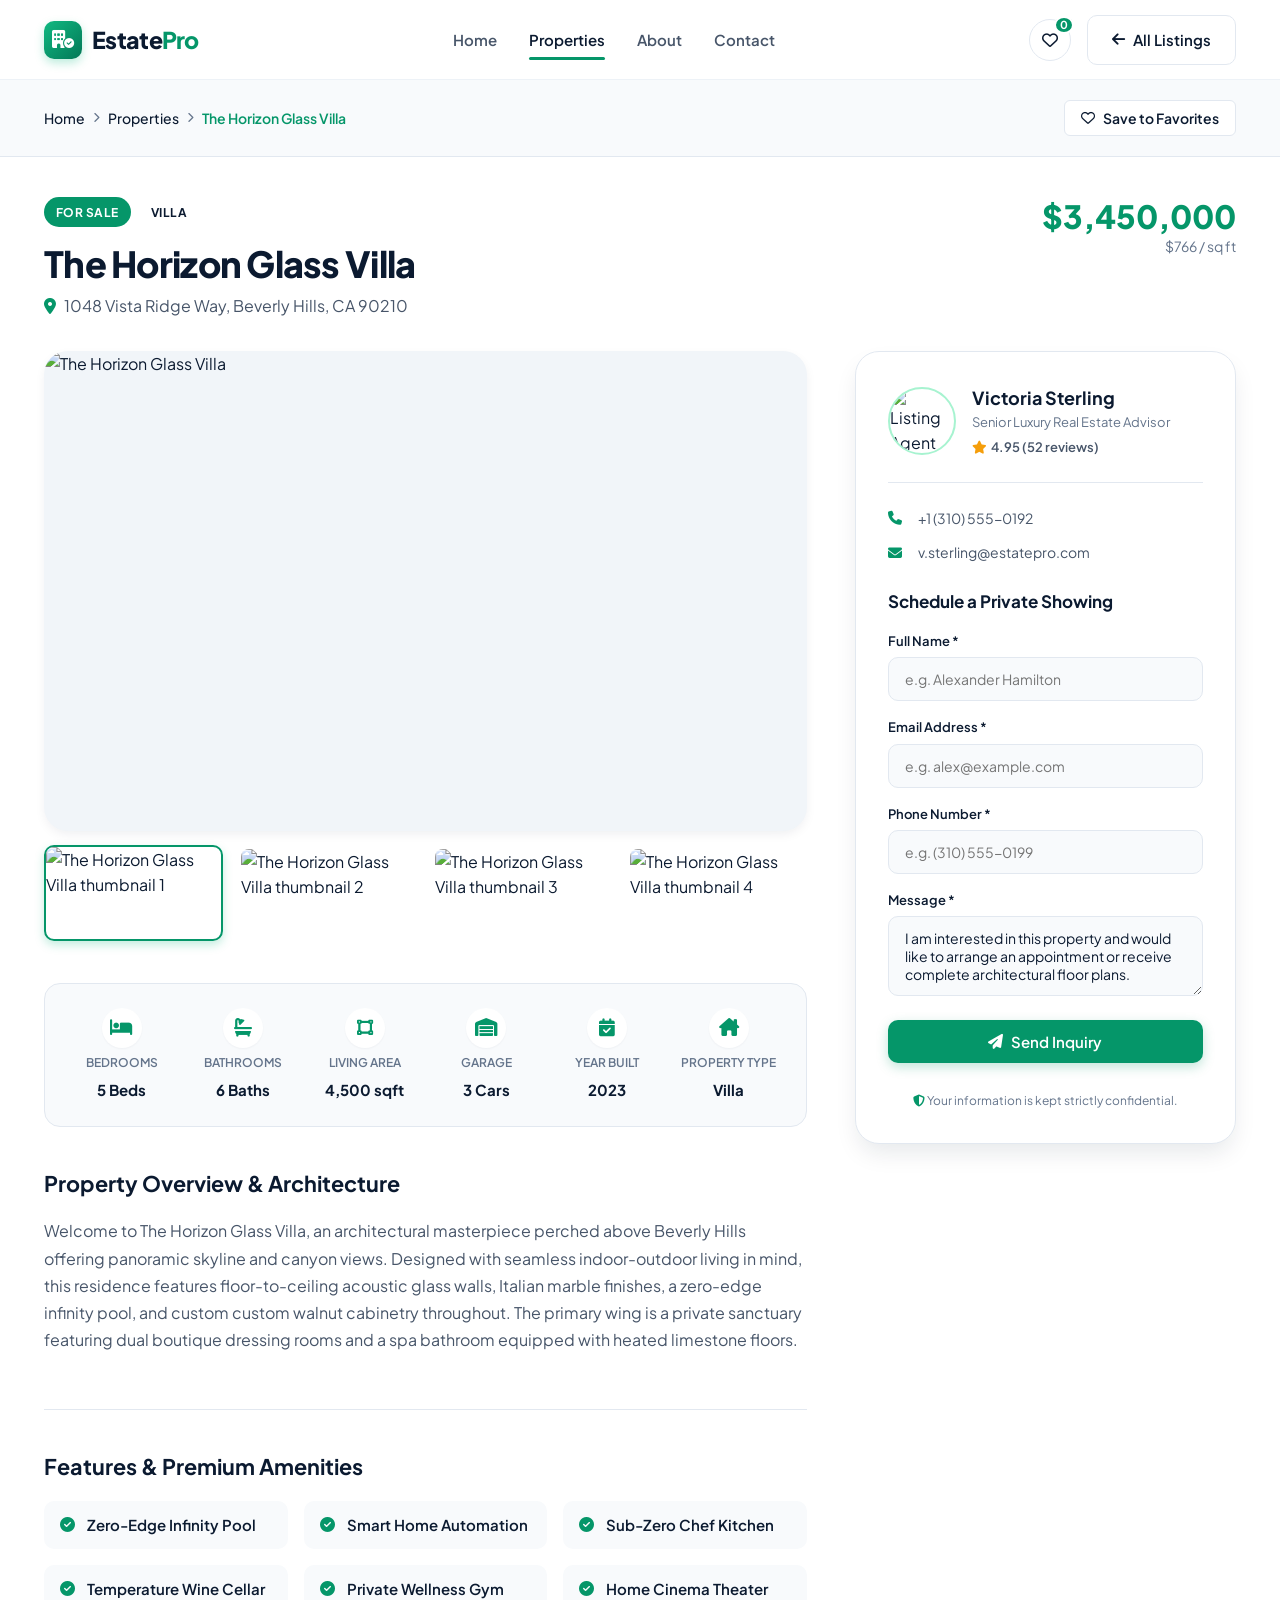
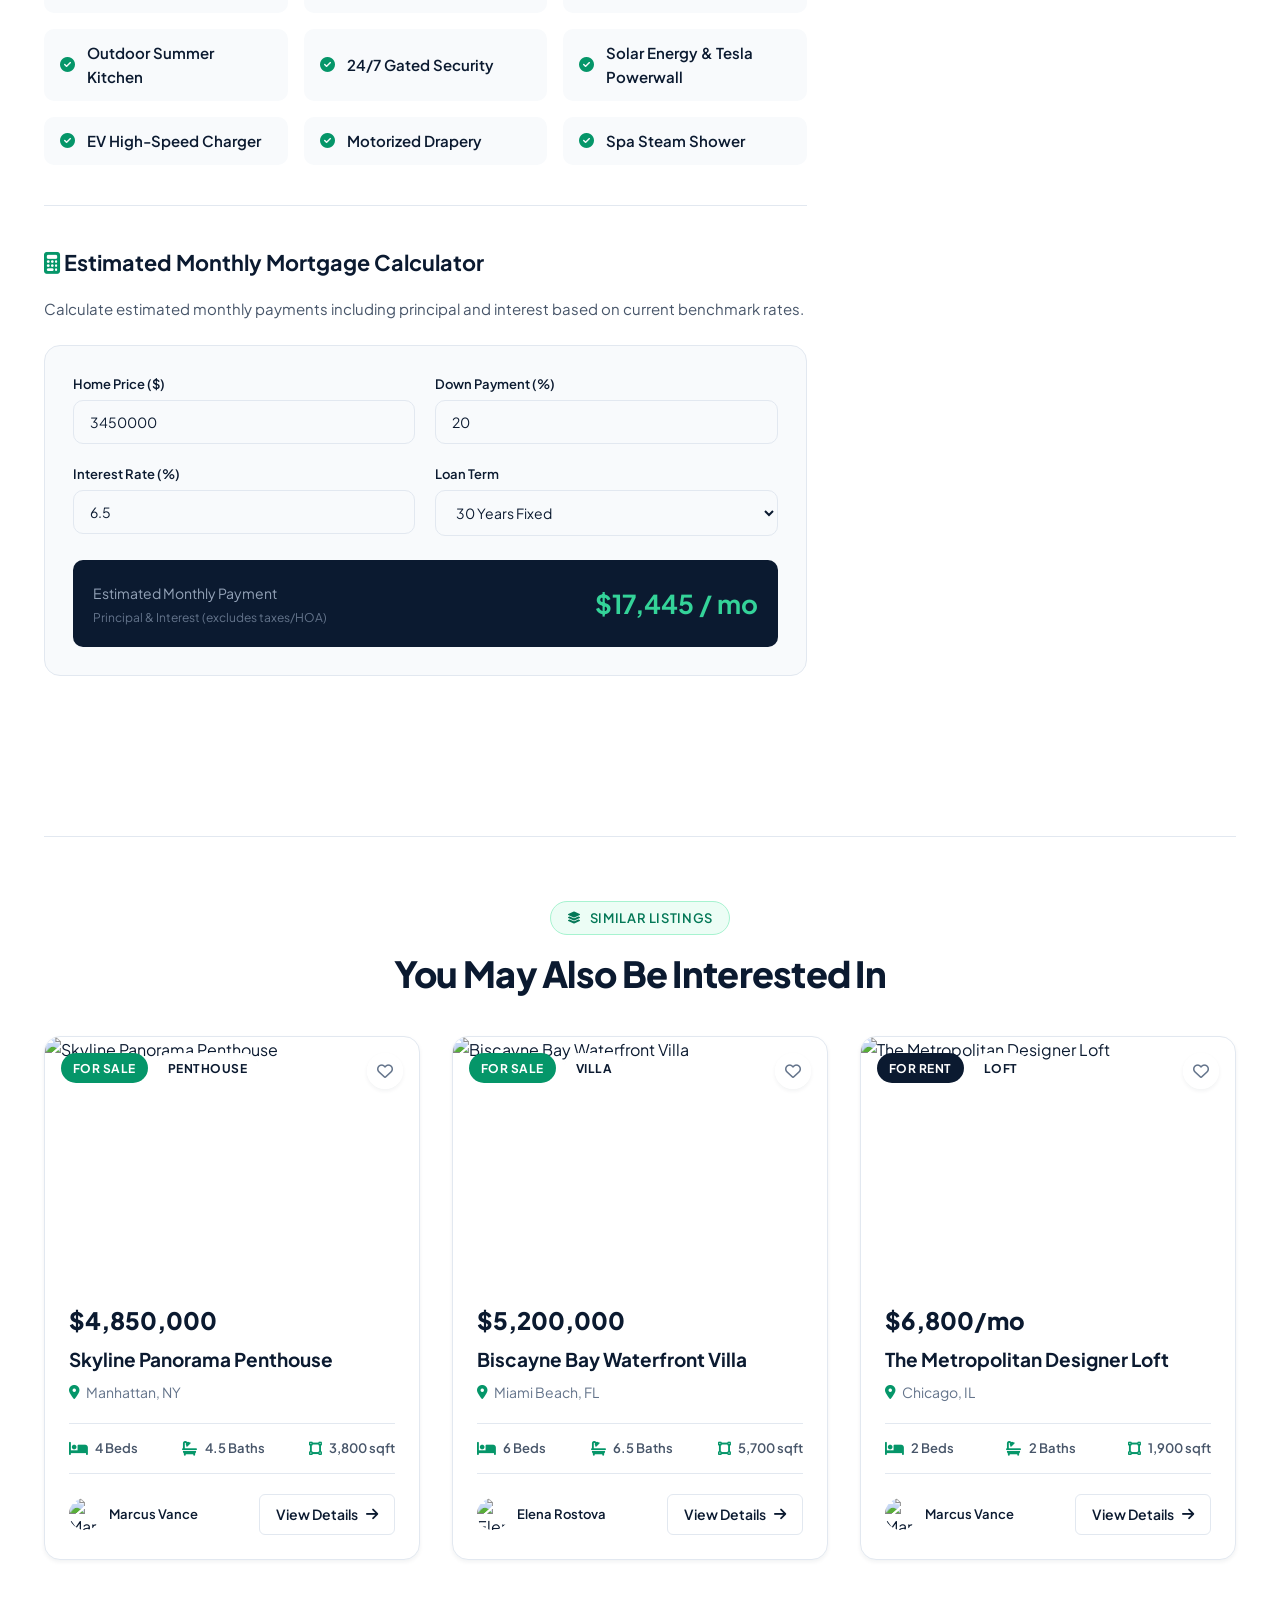
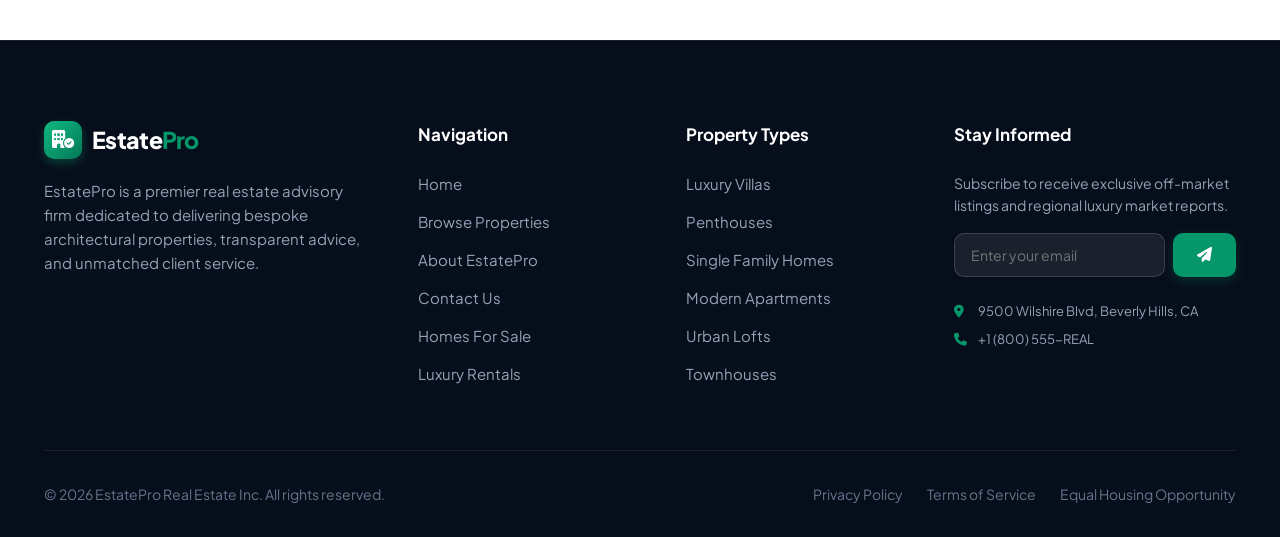
==== commit a921b7b8: "second commit" ====
--- a/property-details.html
+++ b/property-details.html
@@ -307,8 +307,8 @@
                   <i class="fa-solid fa-paper-plane"></i> Send Inquiry
                 </button>
 
-                <p style="font-size: 0.75rem; color: var(--text-muted); text-align: center; margin-top: 0.5rem;">
-                  <i class="fa-solid fa-lock"></i> Frontend Demo Mode: Submissions produce a live confirmation dialog.
+                <p style="font-size: 0.75rem; color: var(--text-muted); text-align: center; margin-top: 0.75rem;">
+                  <i class="fa-solid fa-shield-halved" style="color: var(--accent-primary);"></i> Your information is kept strictly confidential.
                 </p>
               </form>
             </div>
